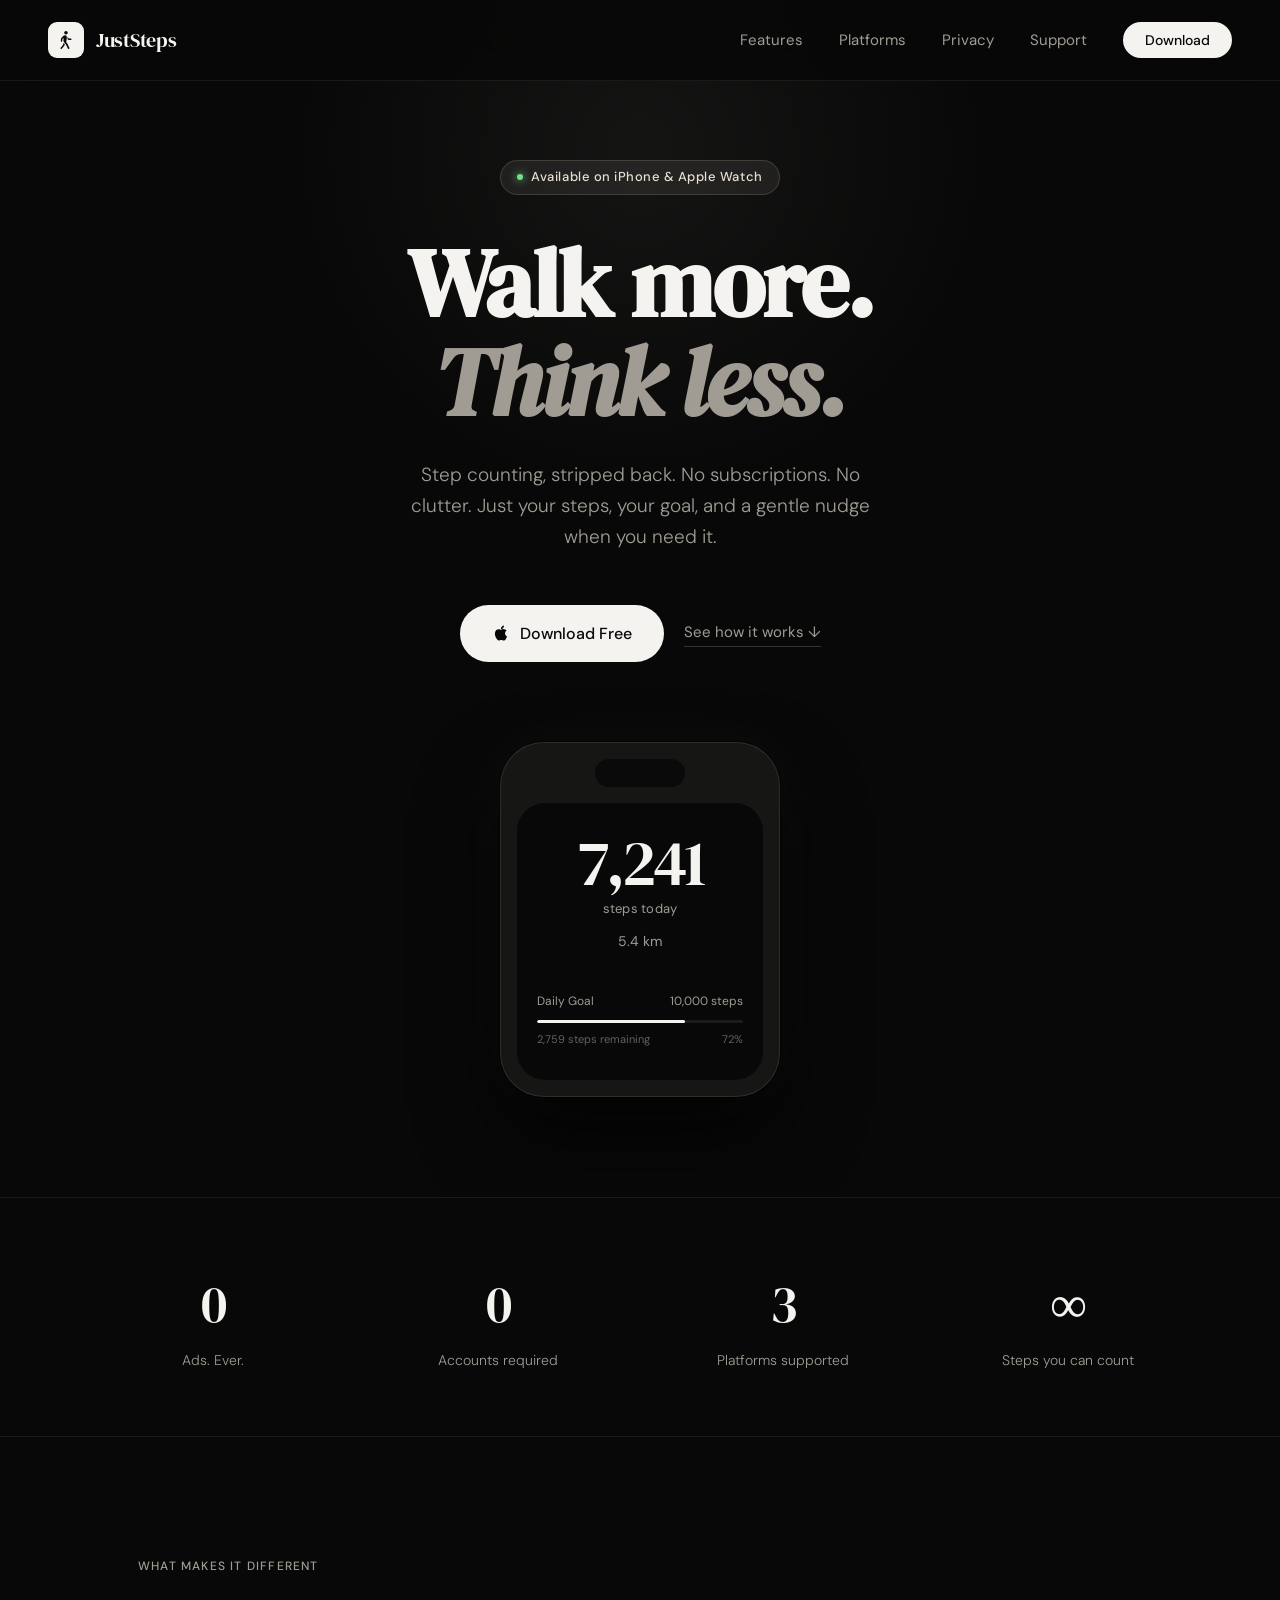
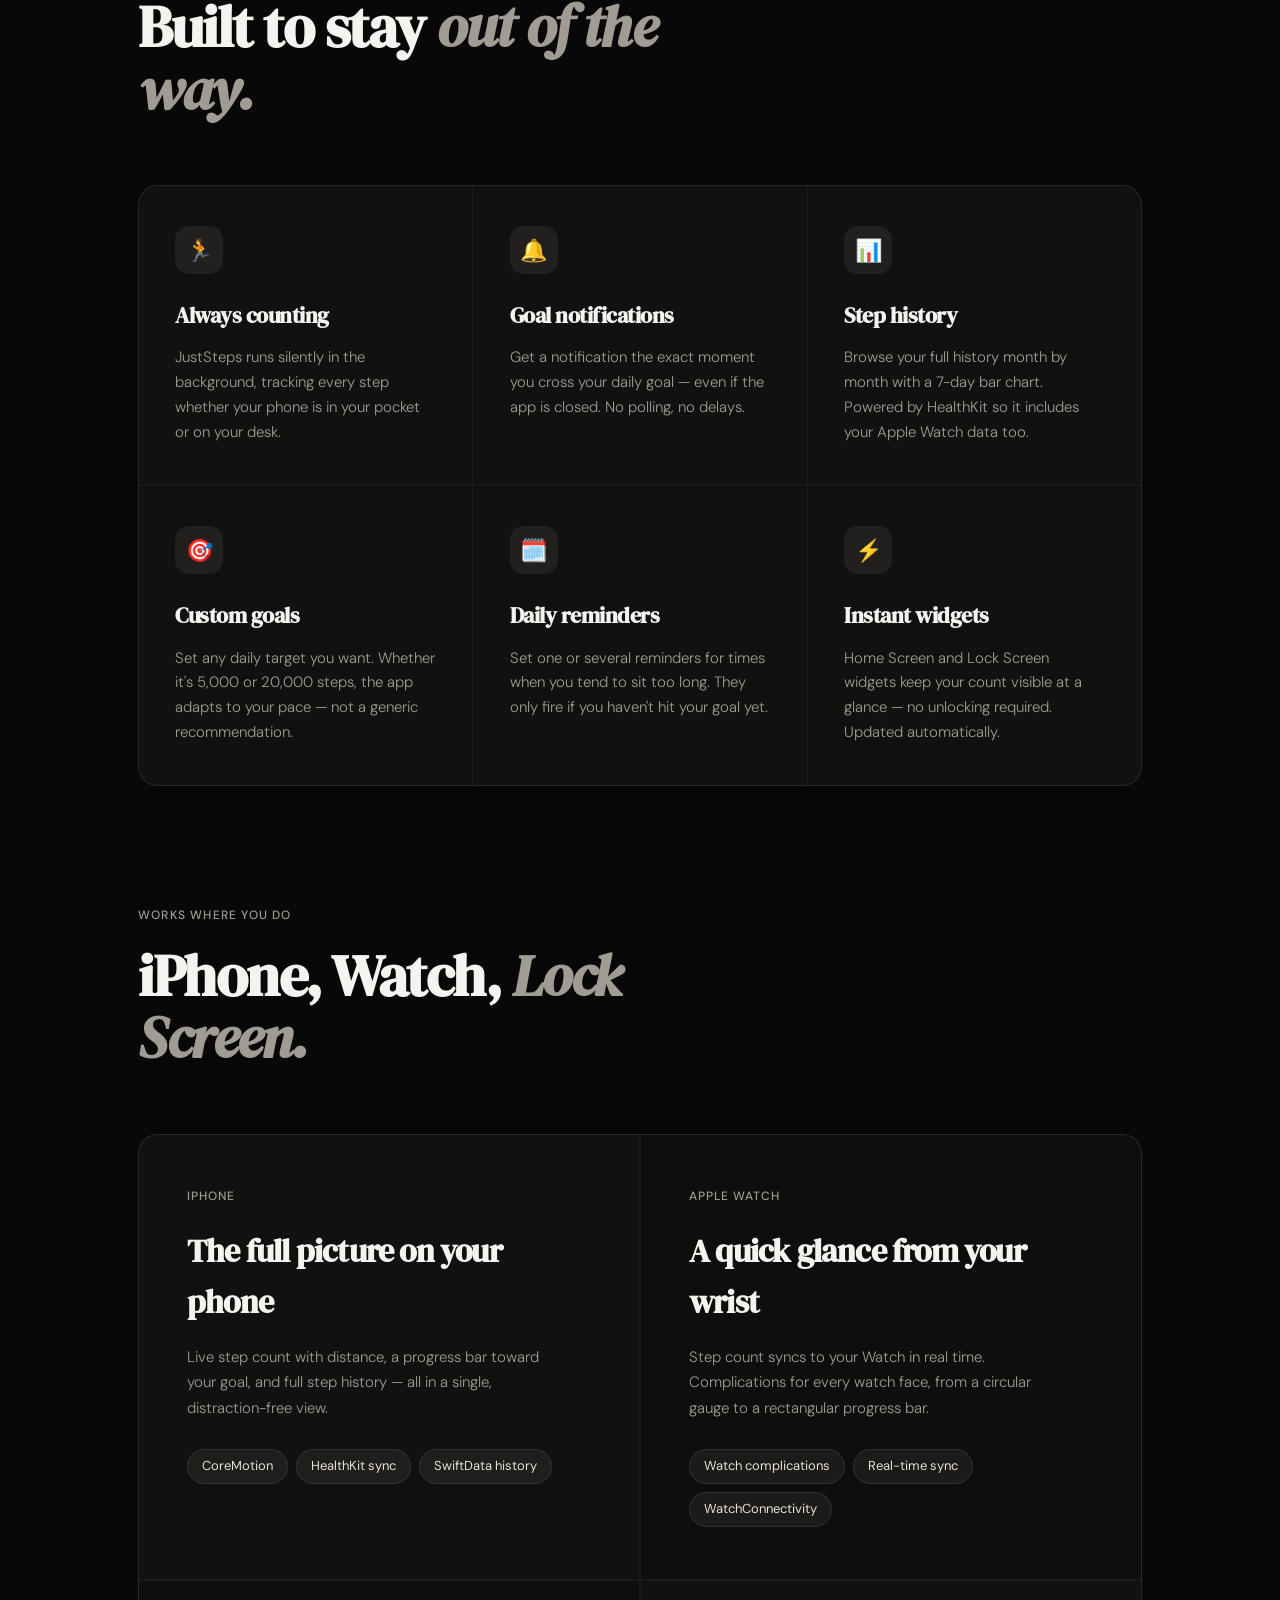
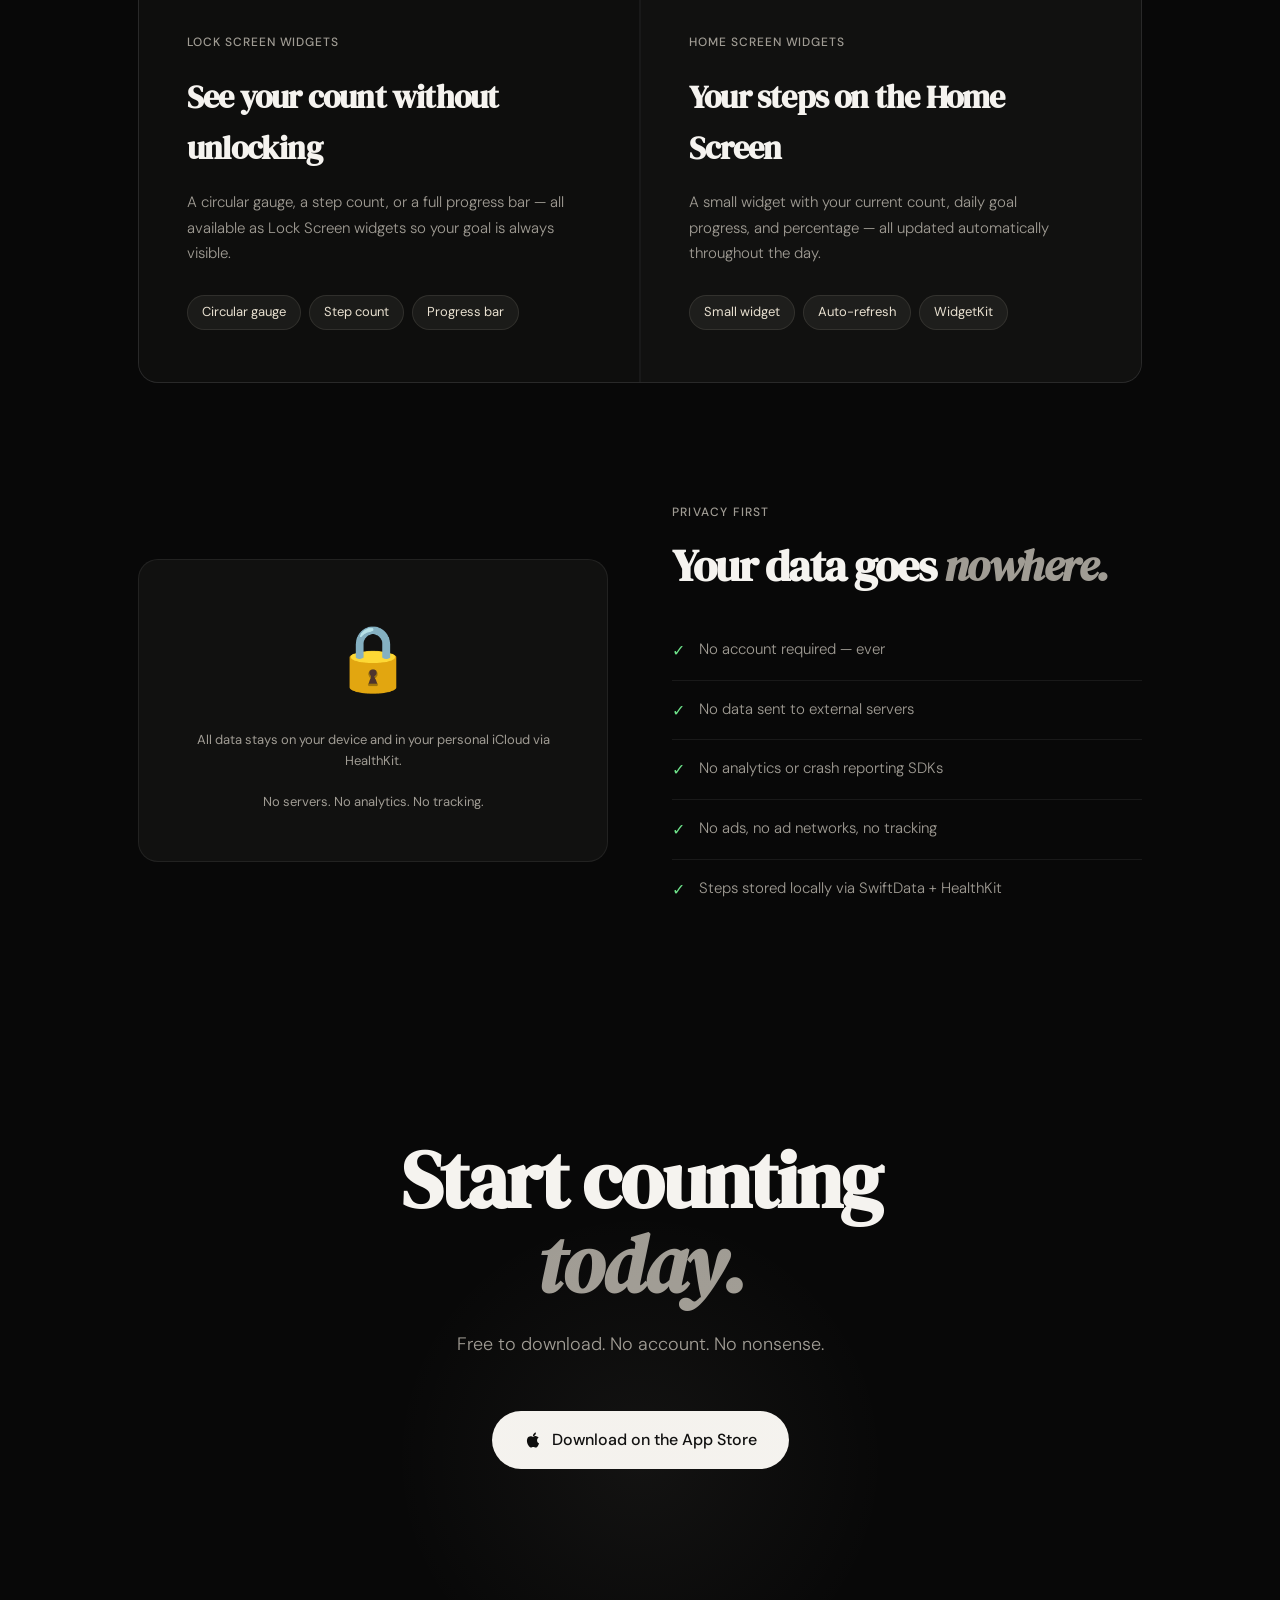
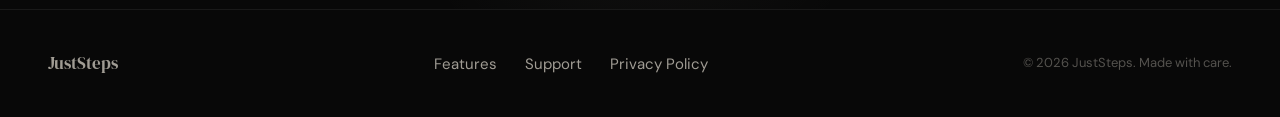
==== index.html @ 7aca6c46 "Add JustSteps website files Add initial GitHub Pages site for JustSteps: index.html (marketing/landi" ====
<!DOCTYPE html>
<html lang="en">
<head>
  <meta charset="UTF-8" />
  <meta name="viewport" content="width=device-width, initial-scale=1.0" />
  <title>JustSteps — Step Counter for iPhone & Apple Watch</title>
  <meta name="description" content="Step counting, stripped back. No subscriptions. No clutter. Just your steps, your goal, and a gentle nudge when you need it." />
  <link rel="preconnect" href="https://fonts.googleapis.com">
  <link rel="preconnect" href="https://fonts.gstatic.com" crossorigin>
  <link href="https://fonts.googleapis.com/css2?family=DM+Serif+Display:ital@0;1&family=DM+Sans:ital,opsz,wght@0,9..40,300;0,9..40,400;0,9..40,500;1,9..40,300&display=swap" rel="stylesheet">
  <style>
    *, *::before, *::after { box-sizing: border-box; margin: 0; padding: 0; }

    :root {
      --black:   #080808;
      --white:   #f5f3ef;
      --dim:     #a09c94;
      --accent:  #e8e0d0;
      --card:    #111110;
      --border:  rgba(255,255,255,0.07);
      --radius:  20px;
    }

    html { scroll-behavior: smooth; }

    body {
      background: var(--black);
      color: var(--white);
      font-family: 'DM Sans', sans-serif;
      font-size: 17px;
      line-height: 1.6;
      -webkit-font-smoothing: antialiased;
      overflow-x: hidden;
    }

    /* ── NAV ── */
    nav {
      position: fixed; top: 0; left: 0; right: 0; z-index: 100;
      display: flex; align-items: center; justify-content: space-between;
      padding: 22px 48px;
      background: rgba(8,8,8,0.85);
      backdrop-filter: blur(20px);
      border-bottom: 1px solid var(--border);
    }
    .nav-logo {
      display: flex; align-items: center; gap: 12px;
      font-family: 'DM Serif Display', serif;
      font-size: 20px; letter-spacing: -0.3px;
      text-decoration: none; color: var(--white);
    }
    .nav-icon {
      width: 36px; height: 36px;
      background: var(--white);
      border-radius: 9px;
      display: flex; align-items: center; justify-content: center;
      flex-shrink: 0;
    }
    .nav-icon svg { width: 18px; height: 18px; }
    nav ul { list-style: none; display: flex; gap: 36px; }
    nav ul a {
      text-decoration: none; color: var(--dim);
      font-size: 15px; font-weight: 400;
      transition: color 0.2s;
    }
    nav ul a:hover { color: var(--white); }
    .nav-cta {
      background: var(--white); color: var(--black) !important;
      padding: 9px 22px; border-radius: 100px;
      font-weight: 500 !important; font-size: 14px !important;
      transition: opacity 0.2s !important;
    }
    .nav-cta:hover { opacity: 0.85; color: var(--black) !important; }

    /* ── HERO ── */
    .hero {
      min-height: 100vh;
      display: flex; flex-direction: column;
      align-items: center; justify-content: center;
      text-align: center;
      padding: 160px 24px 100px;
      position: relative;
      overflow: hidden;
    }
    .hero-glow {
      position: absolute; top: -200px; left: 50%; transform: translateX(-50%);
      width: 700px; height: 700px; border-radius: 50%;
      background: radial-gradient(circle, rgba(232,224,208,0.06) 0%, transparent 70%);
      pointer-events: none;
    }
    .hero-kicker {
      display: inline-flex; align-items: center; gap: 8px;
      background: rgba(232,224,208,0.08);
      border: 1px solid rgba(232,224,208,0.15);
      border-radius: 100px;
      padding: 6px 16px;
      font-size: 13px; font-weight: 500; letter-spacing: 0.04em;
      color: var(--accent);
      margin-bottom: 40px;
      animation: fadeUp 0.7s ease both;
    }
    .hero-kicker::before {
      content: '';
      width: 6px; height: 6px; border-radius: 50%;
      background: #6ee38a;
      box-shadow: 0 0 8px #6ee38a;
    }
    h1 {
      font-family: 'DM Serif Display', serif;
      font-size: clamp(52px, 8vw, 96px);
      line-height: 1.02;
      letter-spacing: -2px;
      color: var(--white);
      max-width: 820px;
      animation: fadeUp 0.7s 0.1s ease both;
    }
    h1 em {
      font-style: italic;
      color: var(--dim);
    }
    .hero-sub {
      margin-top: 28px;
      font-size: 19px; font-weight: 300;
      color: var(--dim);
      max-width: 480px;
      line-height: 1.65;
      animation: fadeUp 0.7s 0.2s ease both;
    }
    .hero-actions {
      margin-top: 52px;
      display: flex; align-items: center; gap: 20px; flex-wrap: wrap; justify-content: center;
      animation: fadeUp 0.7s 0.3s ease both;
    }
    .btn-primary {
      display: inline-flex; align-items: center; gap: 10px;
      background: var(--white); color: var(--black);
      padding: 16px 32px; border-radius: 100px;
      font-weight: 500; font-size: 16px; text-decoration: none;
      transition: transform 0.2s, opacity 0.2s;
    }
    .btn-primary:hover { transform: translateY(-2px); opacity: 0.9; }
    .btn-secondary {
      color: var(--dim); font-size: 15px; text-decoration: none;
      border-bottom: 1px solid rgba(160,156,148,0.3);
      padding-bottom: 2px;
      transition: color 0.2s, border-color 0.2s;
    }
    .btn-secondary:hover { color: var(--white); border-color: var(--white); }

    .app-store-badge {
      height: 20px; vertical-align: middle;
    }

    /* ── PHONE MOCKUP ── */
    .hero-phone {
      margin-top: 80px;
      position: relative;
      animation: fadeUp 0.9s 0.4s ease both;
    }
    .phone-frame {
      width: 280px;
      background: #161614;
      border: 1.5px solid rgba(255,255,255,0.1);
      border-radius: 44px;
      padding: 16px;
      box-shadow:
        0 0 0 1px rgba(0,0,0,0.6),
        0 40px 80px rgba(0,0,0,0.7),
        0 0 60px rgba(232,224,208,0.04);
      position: relative;
    }
    .phone-notch {
      width: 90px; height: 28px;
      background: #0a0a0a;
      border-radius: 20px;
      margin: 0 auto 16px;
    }
    .phone-screen {
      background: #080808;
      border-radius: 28px;
      padding: 28px 20px 32px;
      text-align: center;
    }
    .phone-steps {
      font-family: 'DM Serif Display', serif;
      font-size: 64px;
      letter-spacing: -3px;
      color: var(--white);
      line-height: 1;
    }
    .phone-label {
      font-size: 13px; color: var(--dim);
      margin-top: 4px;
      letter-spacing: 0.02em;
    }
    .phone-distance {
      font-size: 14px; color: var(--dim);
      margin-top: 10px;
      font-feature-settings: 'tnum';
    }
    .phone-progress-wrap {
      margin-top: 40px;
    }
    .phone-progress-label {
      display: flex; justify-content: space-between;
      font-size: 12px; color: var(--dim); margin-bottom: 8px;
    }
    .phone-bar {
      height: 3px; background: rgba(255,255,255,0.08); border-radius: 2px;
      overflow: hidden;
    }
    .phone-bar-fill {
      height: 100%; width: 72%;
      background: var(--white); border-radius: 2px;
      animation: barGrow 1.2s 1s ease both;
    }
    .phone-remaining {
      display: flex; justify-content: space-between;
      margin-top: 8px; font-size: 11px; color: rgba(160,156,148,0.6);
    }

    @keyframes barGrow {
      from { width: 0; }
      to   { width: 72%; }
    }

    /* ── FEATURES ── */
    .section {
      max-width: 1100px; margin: 0 auto;
      padding: 120px 48px;
    }
    .section-label {
      font-size: 12px; font-weight: 500; letter-spacing: 0.1em;
      text-transform: uppercase; color: var(--dim);
      margin-bottom: 20px;
    }
    .section-title {
      font-family: 'DM Serif Display', serif;
      font-size: clamp(36px, 5vw, 58px);
      line-height: 1.08; letter-spacing: -1.5px;
      max-width: 560px;
    }
    .section-title em { font-style: italic; color: var(--dim); }

    .features-grid {
      display: grid;
      grid-template-columns: repeat(3, 1fr);
      gap: 2px;
      margin-top: 64px;
      background: var(--border);
      border: 1px solid var(--border);
      border-radius: var(--radius);
      overflow: hidden;
    }
    .feature-card {
      background: var(--card);
      padding: 40px 36px;
      transition: background 0.3s;
    }
    .feature-card:hover { background: #161614; }
    .feature-icon {
      width: 48px; height: 48px;
      background: rgba(232,224,208,0.07);
      border-radius: 14px;
      display: flex; align-items: center; justify-content: center;
      margin-bottom: 24px;
      font-size: 22px;
    }
    .feature-card h3 {
      font-family: 'DM Serif Display', serif;
      font-size: 22px; letter-spacing: -0.5px;
      margin-bottom: 12px;
    }
    .feature-card p {
      font-size: 15px; color: var(--dim);
      line-height: 1.65; font-weight: 300;
    }

    /* ── STATS STRIP ── */
    .stats-strip {
      border-top: 1px solid var(--border);
      border-bottom: 1px solid var(--border);
      padding: 64px 48px;
    }
    .stats-inner {
      max-width: 1100px; margin: 0 auto;
      display: grid; grid-template-columns: repeat(4, 1fr);
      text-align: center; gap: 40px;
    }
    .stat-number {
      font-family: 'DM Serif Display', serif;
      font-size: 52px; letter-spacing: -2px;
      color: var(--white);
    }
    .stat-label {
      font-size: 14px; color: var(--dim);
      margin-top: 4px; font-weight: 300;
    }

    /* ── PLATFORM SECTION ── */
    .platform-grid {
      display: grid; grid-template-columns: 1fr 1fr;
      gap: 2px; margin-top: 64px;
      background: var(--border);
      border: 1px solid var(--border);
      border-radius: var(--radius); overflow: hidden;
    }
    .platform-card {
      background: var(--card);
      padding: 52px 48px;
    }
    .platform-card.dark { background: #0e0e0d; }
    .platform-eyebrow {
      font-size: 12px; font-weight: 500;
      letter-spacing: 0.08em; text-transform: uppercase;
      color: var(--dim); margin-bottom: 20px;
    }
    .platform-card h3 {
      font-family: 'DM Serif Display', serif;
      font-size: 32px; letter-spacing: -0.8px;
      margin-bottom: 16px;
    }
    .platform-card p {
      font-size: 15px; color: var(--dim);
      line-height: 1.7; font-weight: 300;
      max-width: 380px;
    }
    .platform-pill-list {
      display: flex; flex-wrap: wrap; gap: 8px;
      margin-top: 28px;
    }
    .platform-pill {
      background: rgba(232,224,208,0.06);
      border: 1px solid rgba(232,224,208,0.1);
      border-radius: 100px; padding: 6px 14px;
      font-size: 13px; color: var(--accent);
    }

    /* ── PRIVACY SECTION ── */
    .privacy-section {
      max-width: 1100px; margin: 0 auto;
      padding: 0 48px 120px;
      display: grid; grid-template-columns: 1fr 1fr; gap: 64px;
      align-items: center;
    }
    .privacy-visual {
      background: var(--card);
      border: 1px solid var(--border);
      border-radius: var(--radius);
      padding: 48px;
      text-align: center;
    }
    .lock-icon { font-size: 64px; }
    .privacy-visual p {
      font-size: 13px; color: var(--dim);
      margin-top: 20px; line-height: 1.6;
    }
    .privacy-content .section-label { text-align: left; }
    .privacy-content .section-title { font-size: clamp(28px, 4vw, 44px); }
    .privacy-list {
      list-style: none; margin-top: 32px;
    }
    .privacy-list li {
      display: flex; align-items: flex-start; gap: 14px;
      padding: 16px 0; border-bottom: 1px solid var(--border);
      font-size: 15px; color: var(--dim); font-weight: 300;
    }
    .privacy-list li:last-child { border-bottom: none; }
    .check { color: #6ee38a; font-size: 16px; margin-top: 1px; flex-shrink: 0; }

    /* ── CTA ── */
    .cta-section {
      text-align: center;
      padding: 100px 48px 140px;
      position: relative; overflow: hidden;
    }
    .cta-glow {
      position: absolute; bottom: -100px; left: 50%; transform: translateX(-50%);
      width: 500px; height: 500px; border-radius: 50%;
      background: radial-gradient(circle, rgba(232,224,208,0.05) 0%, transparent 70%);
      pointer-events: none;
    }
    .cta-section h2 {
      font-family: 'DM Serif Display', serif;
      font-size: clamp(40px, 7vw, 80px);
      letter-spacing: -2px; line-height: 1.05;
      max-width: 700px; margin: 0 auto;
    }
    .cta-section h2 em { font-style: italic; color: var(--dim); }
    .cta-section p {
      margin-top: 24px; font-size: 18px; color: var(--dim);
      font-weight: 300; max-width: 400px; margin: 24px auto 0;
    }
    .cta-actions {
      margin-top: 52px; display: flex;
      justify-content: center; gap: 16px; flex-wrap: wrap;
    }

    /* ── FOOTER ── */
    footer {
      border-top: 1px solid var(--border);
      padding: 40px 48px;
      display: flex; justify-content: space-between; align-items: center;
      flex-wrap: wrap; gap: 20px;
    }
    .footer-logo {
      font-family: 'DM Serif Display', serif;
      font-size: 17px; color: var(--dim);
    }
    footer nav { position: static; background: none; border: none; padding: 0; backdrop-filter: none; }
    footer nav ul { gap: 28px; }
    .footer-copy { font-size: 13px; color: rgba(160,156,148,0.5); }

    /* ── ANIMATIONS ── */
    @keyframes fadeUp {
      from { opacity: 0; transform: translateY(24px); }
      to   { opacity: 1; transform: translateY(0); }
    }

    .reveal {
      opacity: 0; transform: translateY(30px);
      transition: opacity 0.7s ease, transform 0.7s ease;
    }
    .reveal.visible { opacity: 1; transform: translateY(0); }

    /* ── RESPONSIVE ── */
    @media (max-width: 900px) {
      nav { padding: 18px 24px; }
      nav ul { display: none; }
      .section { padding: 80px 24px; }
      .features-grid { grid-template-columns: 1fr; }
      .stats-inner { grid-template-columns: repeat(2, 1fr); }
      .platform-grid { grid-template-columns: 1fr; }
      .privacy-section { grid-template-columns: 1fr; padding: 0 24px 80px; }
      .cta-section { padding: 80px 24px 100px; }
      footer { padding: 32px 24px; flex-direction: column; text-align: center; }
    }
  </style>
</head>
<body>

  <!-- NAV -->
  <nav>
    <a href="/" class="nav-logo">
      <span class="nav-icon">
        <svg viewBox="0 0 877 1418" fill="none" xmlns="http://www.w3.org/2000/svg">
          <path d="M108.315 1394.53L303.628 1161.62C323.159 1139.16 325.601 1133.79 332.925 1109.86L350.015 1058.59L246.011 928.711L212.808 1082.03L19.4487 1311.04C-42.0747 1383.3 57.5347 1454.59 108.315 1394.53ZM585.855 1375.49C625.405 1456.05 744.546 1406.74 701.089 1319.34L568.276 1049.8C558.511 1029.79 544.351 1008.3 531.655 990.723L447.183 870.605L453.042 852.539C475.991 785.645 484.292 744.629 488.687 678.223L502.358 490.234C508.706 399.902 455.483 333.008 364.663 333.008C296.792 333.008 250.405 368.164 186.929 429.688L87.8081 527.832C55.5816 559.57 44.3511 585.449 41.4214 627.441L29.7027 781.738C26.773 819.824 47.7691 847.168 83.4136 848.145C119.546 850.586 141.03 829.59 144.448 788.574L159.097 619.629L206.948 576.66C224.526 560.547 248.94 570.801 246.987 589.355L236.245 732.422C230.386 804.199 247.476 838.379 297.28 900.391L429.116 1065.43C442.3 1082.52 443.765 1088.87 449.136 1099.61L585.855 1375.49ZM811.44 587.891H661.05L560.464 476.562L550.698 632.812L593.667 675.781C615.151 697.266 632.73 703.613 671.305 703.613H811.44C850.503 703.613 876.383 681.152 876.383 645.508C876.383 610.352 850.015 587.891 811.44 587.891ZM436.929 273.926C513.101 273.926 574.136 212.891 574.136 136.719C574.136 61.0352 513.101 0 436.929 0C361.245 0 299.722 61.0352 299.722 136.719C299.722 212.891 361.245 273.926 436.929 273.926Z" fill="#080808"/>
        </svg>
      </span>
      JustSteps
    </a>
    <ul>
      <li><a href="#features">Features</a></li>
      <li><a href="#platforms">Platforms</a></li>
      <li><a href="#privacy">Privacy</a></li>
      <li><a href="support.html">Support</a></li>
      <li><a href="#download" class="nav-cta">Download</a></li>
    </ul>
  </nav>

  <!-- HERO -->
  <section class="hero">
    <div class="hero-glow"></div>
    <div class="hero-kicker">Available on iPhone &amp; Apple Watch</div>
    <h1>Walk more.<br><em>Think less.</em></h1>
    <p class="hero-sub">Step counting, stripped back. No subscriptions. No clutter. Just your steps, your goal, and a gentle nudge when you need it.</p>
    <div class="hero-actions">
      <a href="#download" class="btn-primary">
        <svg width="18" height="18" viewBox="0 0 24 24" fill="currentColor"><path d="M18.71 19.5c-.83 1.24-1.71 2.45-3.05 2.47-1.34.03-1.77-.79-3.29-.79-1.53 0-2 .77-3.27.82-1.31.05-2.3-1.32-3.14-2.53C4.25 17 2.94 12.45 4.7 9.39c.87-1.52 2.43-2.48 4.12-2.51 1.28-.02 2.5.87 3.29.87.78 0 2.26-1.07 3.8-.91.65.03 2.47.26 3.64 1.98-.09.06-2.17 1.28-2.15 3.81.03 3.02 2.65 4.03 2.68 4.04-.03.07-.42 1.44-1.38 2.83M13 3.5c.73-.83 1.94-1.46 2.94-1.5.13 1.17-.34 2.35-1.04 3.19-.69.85-1.83 1.51-2.95 1.42-.15-1.15.41-2.35 1.05-3.11z"/></svg>
        Download Free
      </a>
      <a href="#features" class="btn-secondary">See how it works ↓</a>
    </div>

    <div class="hero-phone">
      <div class="phone-frame">
        <div class="phone-notch"></div>
        <div class="phone-screen">
          <div class="phone-steps">7,241</div>
          <div class="phone-label">steps today</div>
          <div class="phone-distance">5.4 km</div>
          <div class="phone-progress-wrap">
            <div class="phone-progress-label">
              <span>Daily Goal</span>
              <span>10,000 steps</span>
            </div>
            <div class="phone-bar">
              <div class="phone-bar-fill"></div>
            </div>
            <div class="phone-remaining">
              <span>2,759 steps remaining</span>
              <span>72%</span>
            </div>
          </div>
        </div>
      </div>
    </div>
  </section>

  <!-- STATS -->
  <div class="stats-strip reveal">
    <div class="stats-inner">
      <div>
        <div class="stat-number">0</div>
        <div class="stat-label">Ads. Ever.</div>
      </div>
      <div>
        <div class="stat-number">0</div>
        <div class="stat-label">Accounts required</div>
      </div>
      <div>
        <div class="stat-number">3</div>
        <div class="stat-label">Platforms supported</div>
      </div>
      <div>
        <div class="stat-number">∞</div>
        <div class="stat-label">Steps you can count</div>
      </div>
    </div>
  </div>

  <!-- FEATURES -->
  <section class="section" id="features">
    <div class="section-label reveal">What makes it different</div>
    <h2 class="section-title reveal">Built to stay <em>out of the way.</em></h2>
    <div class="features-grid reveal">
      <div class="feature-card">
        <div class="feature-icon">🏃</div>
        <h3>Always counting</h3>
        <p>JustSteps runs silently in the background, tracking every step whether your phone is in your pocket or on your desk.</p>
      </div>
      <div class="feature-card">
        <div class="feature-icon">🔔</div>
        <h3>Goal notifications</h3>
        <p>Get a notification the exact moment you cross your daily goal — even if the app is closed. No polling, no delays.</p>
      </div>
      <div class="feature-card">
        <div class="feature-icon">📊</div>
        <h3>Step history</h3>
        <p>Browse your full history month by month with a 7-day bar chart. Powered by HealthKit so it includes your Apple Watch data too.</p>
      </div>
      <div class="feature-card">
        <div class="feature-icon">🎯</div>
        <h3>Custom goals</h3>
        <p>Set any daily target you want. Whether it's 5,000 or 20,000 steps, the app adapts to your pace — not a generic recommendation.</p>
      </div>
      <div class="feature-card">
        <div class="feature-icon">🗓️</div>
        <h3>Daily reminders</h3>
        <p>Set one or several reminders for times when you tend to sit too long. They only fire if you haven't hit your goal yet.</p>
      </div>
      <div class="feature-card">
        <div class="feature-icon">⚡</div>
        <h3>Instant widgets</h3>
        <p>Home Screen and Lock Screen widgets keep your count visible at a glance — no unlocking required. Updated automatically.</p>
      </div>
    </div>
  </section>

  <!-- PLATFORMS -->
  <section class="section" id="platforms" style="padding-top: 0;">
    <div class="section-label reveal">Works where you do</div>
    <h2 class="section-title reveal">iPhone, Watch, <em>Lock Screen.</em></h2>
    <div class="platform-grid reveal">
      <div class="platform-card">
        <div class="platform-eyebrow">iPhone</div>
        <h3>The full picture on your phone</h3>
        <p>Live step count with distance, a progress bar toward your goal, and full step history — all in a single, distraction-free view.</p>
        <div class="platform-pill-list">
          <span class="platform-pill">CoreMotion</span>
          <span class="platform-pill">HealthKit sync</span>
          <span class="platform-pill">SwiftData history</span>
        </div>
      </div>
      <div class="platform-card dark">
        <div class="platform-eyebrow">Apple Watch</div>
        <h3>A quick glance from your wrist</h3>
        <p>Step count syncs to your Watch in real time. Complications for every watch face, from a circular gauge to a rectangular progress bar.</p>
        <div class="platform-pill-list">
          <span class="platform-pill">Watch complications</span>
          <span class="platform-pill">Real-time sync</span>
          <span class="platform-pill">WatchConnectivity</span>
        </div>
      </div>
      <div class="platform-card dark">
        <div class="platform-eyebrow">Lock Screen Widgets</div>
        <h3>See your count without unlocking</h3>
        <p>A circular gauge, a step count, or a full progress bar — all available as Lock Screen widgets so your goal is always visible.</p>
        <div class="platform-pill-list">
          <span class="platform-pill">Circular gauge</span>
          <span class="platform-pill">Step count</span>
          <span class="platform-pill">Progress bar</span>
        </div>
      </div>
      <div class="platform-card">
        <div class="platform-eyebrow">Home Screen Widgets</div>
        <h3>Your steps on the Home Screen</h3>
        <p>A small widget with your current count, daily goal progress, and percentage — all updated automatically throughout the day.</p>
        <div class="platform-pill-list">
          <span class="platform-pill">Small widget</span>
          <span class="platform-pill">Auto-refresh</span>
          <span class="platform-pill">WidgetKit</span>
        </div>
      </div>
    </div>
  </section>

  <!-- PRIVACY -->
  <div class="privacy-section" id="privacy">
    <div class="privacy-visual reveal">
      <div class="lock-icon">🔒</div>
      <p>All data stays on your device and in your personal iCloud via HealthKit.<br><br>No servers. No analytics. No tracking.</p>
    </div>
    <div class="privacy-content reveal">
      <div class="section-label">Privacy first</div>
      <h2 class="section-title">Your data goes <em>nowhere.</em></h2>
      <ul class="privacy-list">
        <li><span class="check">✓</span> No account required — ever</li>
        <li><span class="check">✓</span> No data sent to external servers</li>
        <li><span class="check">✓</span> No analytics or crash reporting SDKs</li>
        <li><span class="check">✓</span> No ads, no ad networks, no tracking</li>
        <li><span class="check">✓</span> Steps stored locally via SwiftData + HealthKit</li>
      </ul>
    </div>
  </div>

  <!-- CTA -->
  <section class="cta-section" id="download">
    <div class="cta-glow"></div>
    <h2>Start counting <em>today.</em></h2>
    <p>Free to download. No account. No nonsense.</p>
    <div class="cta-actions">
      <a href="https://apps.apple.com/app/juststeps" class="btn-primary">
        <svg width="18" height="18" viewBox="0 0 24 24" fill="currentColor"><path d="M18.71 19.5c-.83 1.24-1.71 2.45-3.05 2.47-1.34.03-1.77-.79-3.29-.79-1.53 0-2 .77-3.27.82-1.31.05-2.3-1.32-3.14-2.53C4.25 17 2.94 12.45 4.7 9.39c.87-1.52 2.43-2.48 4.12-2.51 1.28-.02 2.5.87 3.29.87.78 0 2.26-1.07 3.8-.91.65.03 2.47.26 3.64 1.98-.09.06-2.17 1.28-2.15 3.81.03 3.02 2.65 4.03 2.68 4.04-.03.07-.42 1.44-1.38 2.83M13 3.5c.73-.83 1.94-1.46 2.94-1.5.13 1.17-.34 2.35-1.04 3.19-.69.85-1.83 1.51-2.95 1.42-.15-1.15.41-2.35 1.05-3.11z"/></svg>
        Download on the App Store
      </a>
    </div>
  </section>

  <!-- FOOTER -->
  <footer>
    <span class="footer-logo">JustSteps</span>
    <nav>
      <ul>
        <li><a href="#features">Features</a></li>
        <li><a href="support.html">Support</a></li>
        <li><a href="support.html#privacy">Privacy Policy</a></li>
      </ul>
    </nav>
    <span class="footer-copy">© 2026 JustSteps. Made with care.</span>
  </footer>

  <script>
    // Scroll reveal
    const observer = new IntersectionObserver((entries) => {
      entries.forEach(e => {
        if (e.isIntersecting) { e.target.classList.add('visible'); }
      });
    }, { threshold: 0.12 });
    document.querySelectorAll('.reveal').forEach(el => observer.observe(el));
  </script>
</body>
</html>
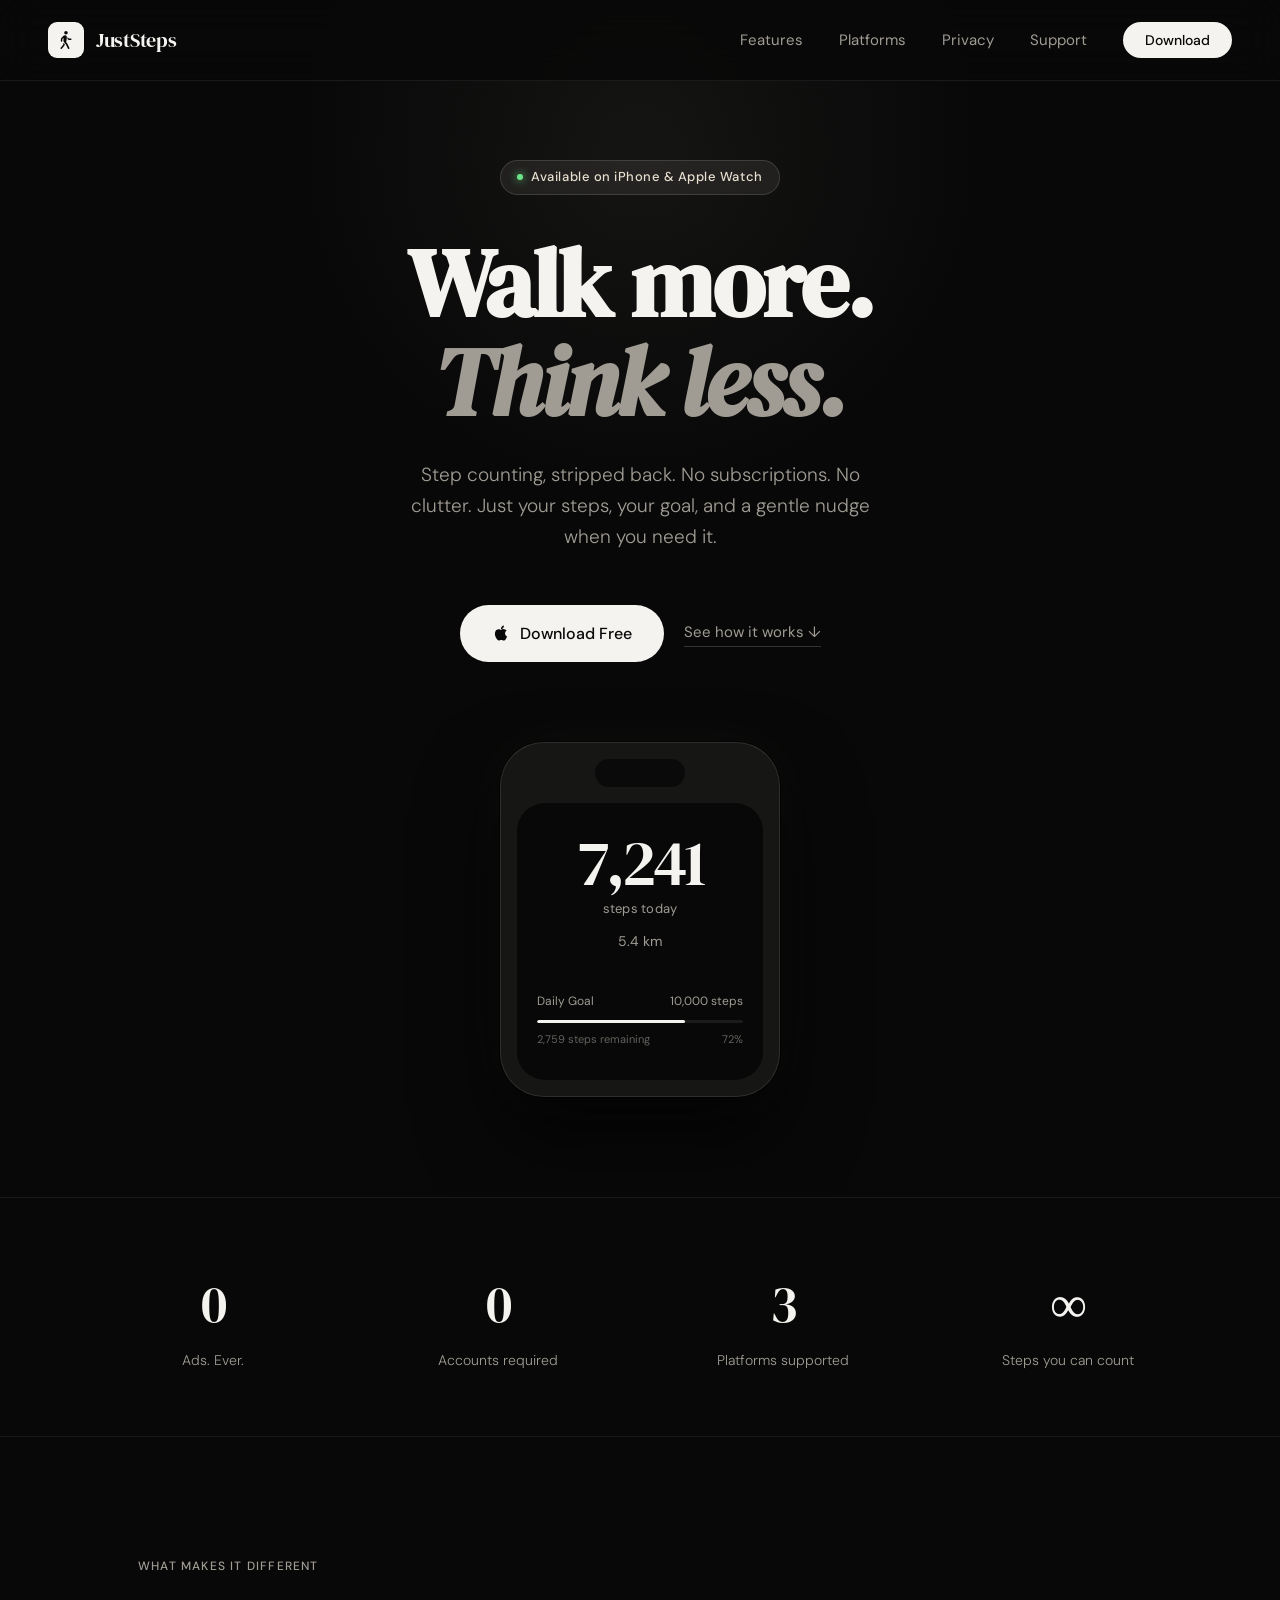
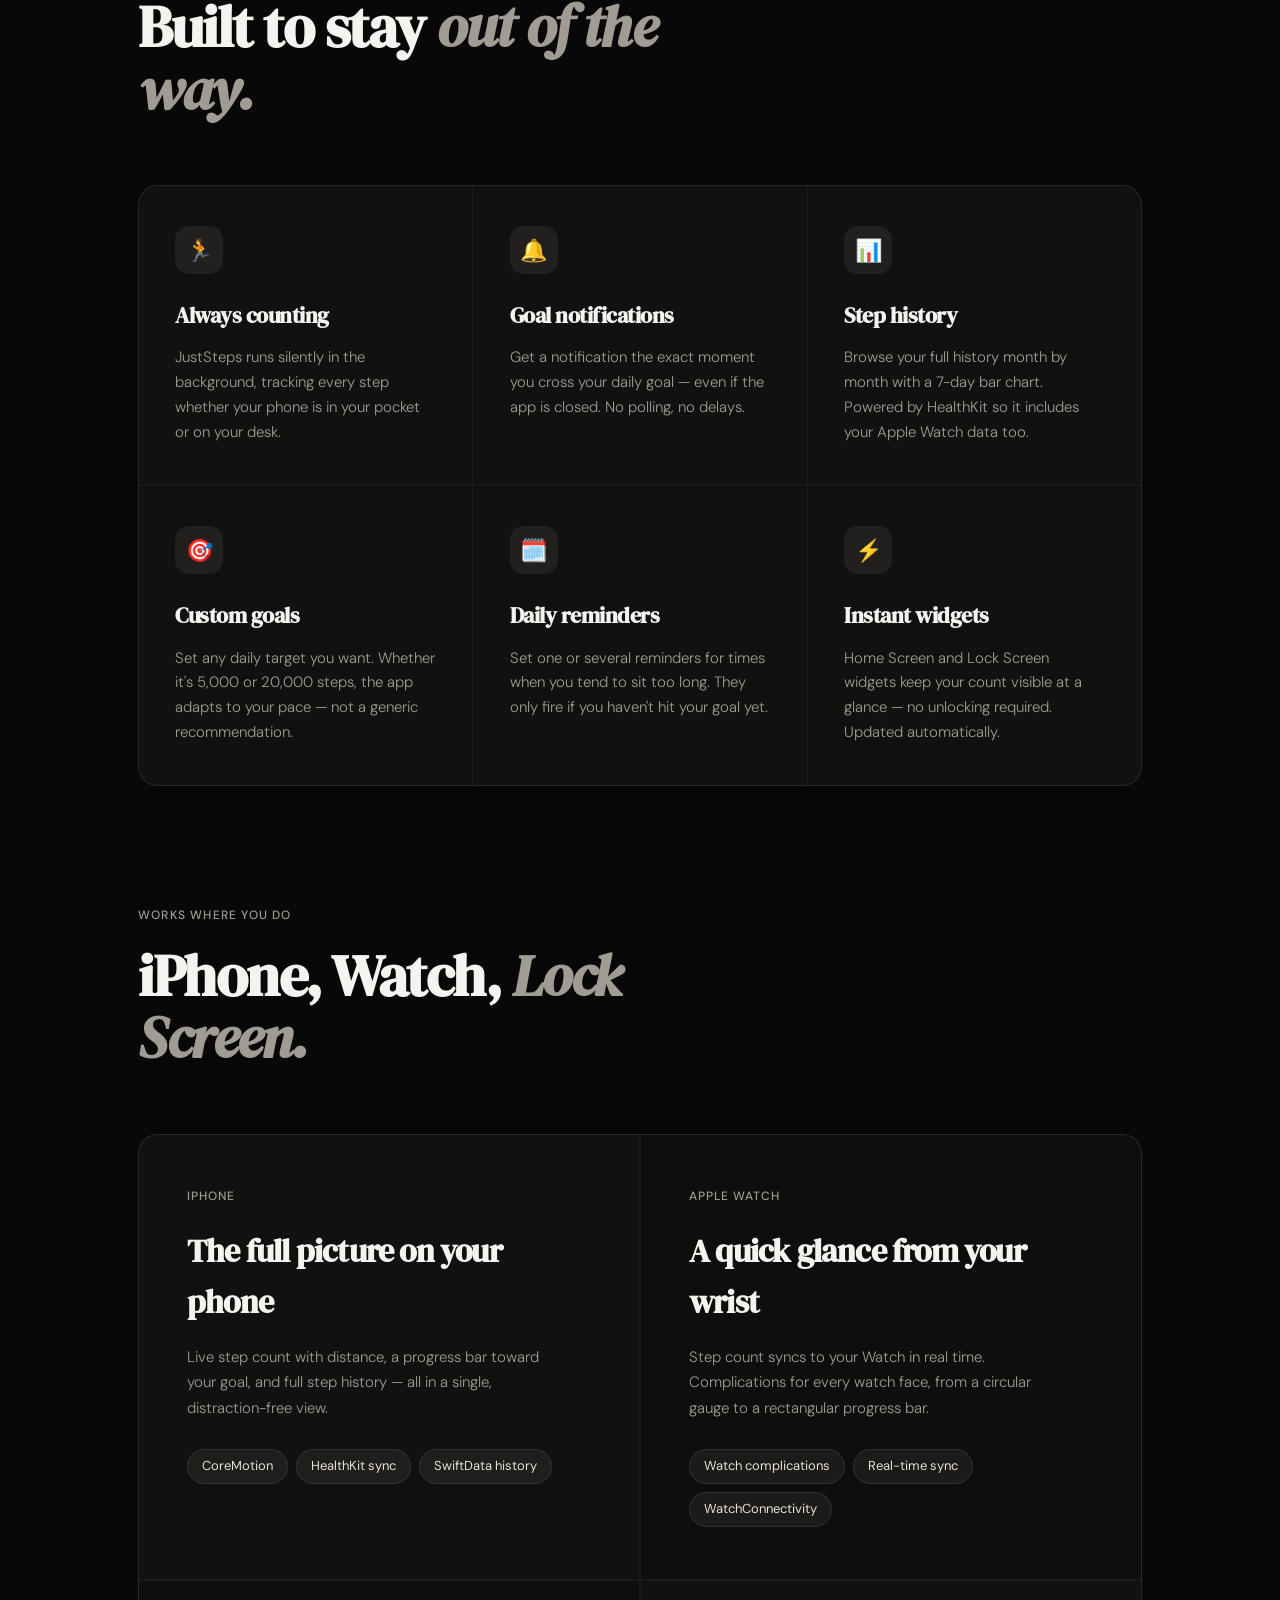
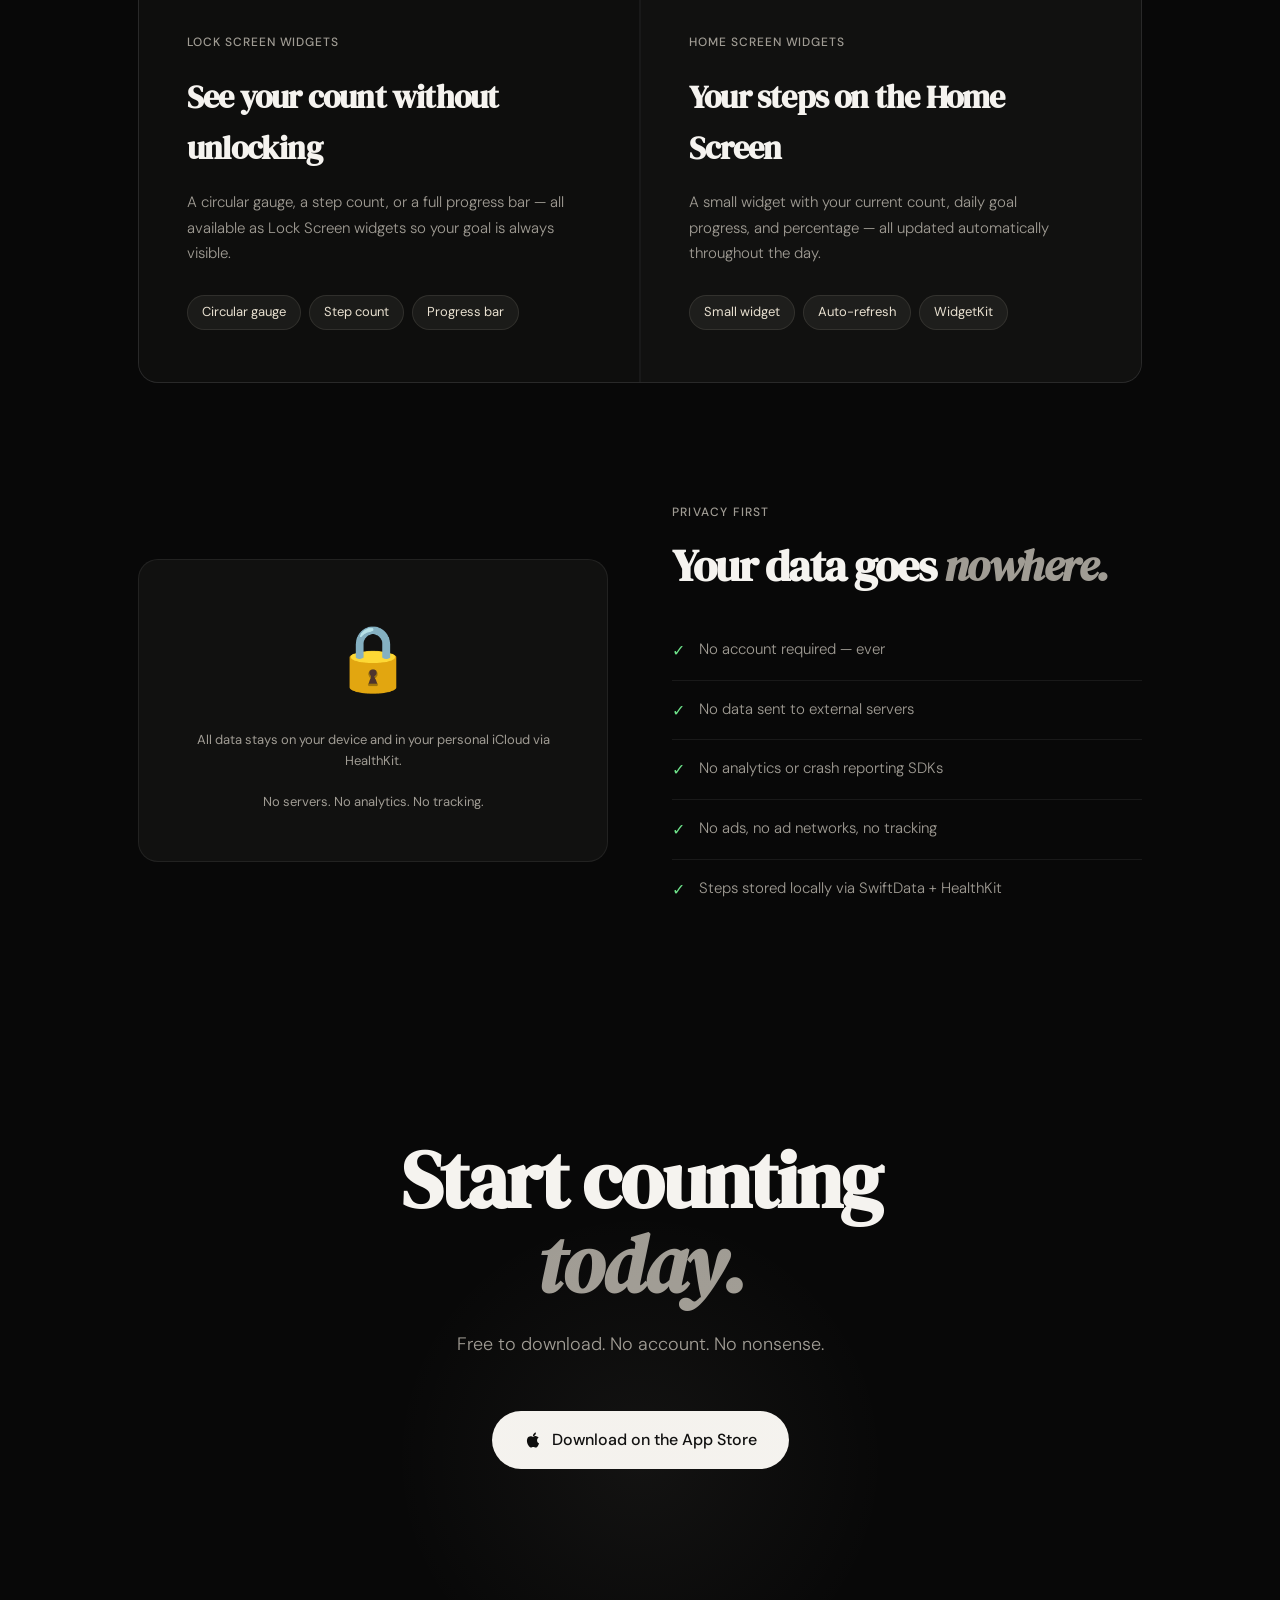
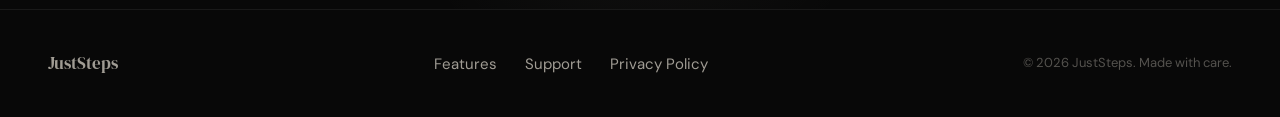
==== commit 98ef08b1: "Extract styles/scripts to assets and update pages Move inline CSS out of index.html into standalone " ====
--- a/index.html
+++ b/index.html
@@ -1,441 +1,16 @@
 <!DOCTYPE html>
 <html lang="en">
+
 <head>
   <meta charset="UTF-8" />
   <meta name="viewport" content="width=device-width, initial-scale=1.0" />
   <title>JustSteps — Step Counter for iPhone & Apple Watch</title>
-  <meta name="description" content="Step counting, stripped back. No subscriptions. No clutter. Just your steps, your goal, and a gentle nudge when you need it." />
-  <link rel="preconnect" href="https://fonts.googleapis.com">
-  <link rel="preconnect" href="https://fonts.gstatic.com" crossorigin>
-  <link href="https://fonts.googleapis.com/css2?family=DM+Serif+Display:ital@0;1&family=DM+Sans:ital,opsz,wght@0,9..40,300;0,9..40,400;0,9..40,500;1,9..40,300&display=swap" rel="stylesheet">
-  <style>
-    *, *::before, *::after { box-sizing: border-box; margin: 0; padding: 0; }
-
-    :root {
-      --black:   #080808;
-      --white:   #f5f3ef;
-      --dim:     #a09c94;
-      --accent:  #e8e0d0;
-      --card:    #111110;
-      --border:  rgba(255,255,255,0.07);
-      --radius:  20px;
-    }
-
-    html { scroll-behavior: smooth; }
-
-    body {
-      background: var(--black);
-      color: var(--white);
-      font-family: 'DM Sans', sans-serif;
-      font-size: 17px;
-      line-height: 1.6;
-      -webkit-font-smoothing: antialiased;
-      overflow-x: hidden;
-    }
-
-    /* ── NAV ── */
-    nav {
-      position: fixed; top: 0; left: 0; right: 0; z-index: 100;
-      display: flex; align-items: center; justify-content: space-between;
-      padding: 22px 48px;
-      background: rgba(8,8,8,0.85);
-      backdrop-filter: blur(20px);
-      border-bottom: 1px solid var(--border);
-    }
-    .nav-logo {
-      display: flex; align-items: center; gap: 12px;
-      font-family: 'DM Serif Display', serif;
-      font-size: 20px; letter-spacing: -0.3px;
-      text-decoration: none; color: var(--white);
-    }
-    .nav-icon {
-      width: 36px; height: 36px;
-      background: var(--white);
-      border-radius: 9px;
-      display: flex; align-items: center; justify-content: center;
-      flex-shrink: 0;
-    }
-    .nav-icon svg { width: 18px; height: 18px; }
-    nav ul { list-style: none; display: flex; gap: 36px; }
-    nav ul a {
-      text-decoration: none; color: var(--dim);
-      font-size: 15px; font-weight: 400;
-      transition: color 0.2s;
-    }
-    nav ul a:hover { color: var(--white); }
-    .nav-cta {
-      background: var(--white); color: var(--black) !important;
-      padding: 9px 22px; border-radius: 100px;
-      font-weight: 500 !important; font-size: 14px !important;
-      transition: opacity 0.2s !important;
-    }
-    .nav-cta:hover { opacity: 0.85; color: var(--black) !important; }
-
-    /* ── HERO ── */
-    .hero {
-      min-height: 100vh;
-      display: flex; flex-direction: column;
-      align-items: center; justify-content: center;
-      text-align: center;
-      padding: 160px 24px 100px;
-      position: relative;
-      overflow: hidden;
-    }
-    .hero-glow {
-      position: absolute; top: -200px; left: 50%; transform: translateX(-50%);
-      width: 700px; height: 700px; border-radius: 50%;
-      background: radial-gradient(circle, rgba(232,224,208,0.06) 0%, transparent 70%);
-      pointer-events: none;
-    }
-    .hero-kicker {
-      display: inline-flex; align-items: center; gap: 8px;
-      background: rgba(232,224,208,0.08);
-      border: 1px solid rgba(232,224,208,0.15);
-      border-radius: 100px;
-      padding: 6px 16px;
-      font-size: 13px; font-weight: 500; letter-spacing: 0.04em;
-      color: var(--accent);
-      margin-bottom: 40px;
-      animation: fadeUp 0.7s ease both;
-    }
-    .hero-kicker::before {
-      content: '';
-      width: 6px; height: 6px; border-radius: 50%;
-      background: #6ee38a;
-      box-shadow: 0 0 8px #6ee38a;
-    }
-    h1 {
-      font-family: 'DM Serif Display', serif;
-      font-size: clamp(52px, 8vw, 96px);
-      line-height: 1.02;
-      letter-spacing: -2px;
-      color: var(--white);
-      max-width: 820px;
-      animation: fadeUp 0.7s 0.1s ease both;
-    }
-    h1 em {
-      font-style: italic;
-      color: var(--dim);
-    }
-    .hero-sub {
-      margin-top: 28px;
-      font-size: 19px; font-weight: 300;
-      color: var(--dim);
-      max-width: 480px;
-      line-height: 1.65;
-      animation: fadeUp 0.7s 0.2s ease both;
-    }
-    .hero-actions {
-      margin-top: 52px;
-      display: flex; align-items: center; gap: 20px; flex-wrap: wrap; justify-content: center;
-      animation: fadeUp 0.7s 0.3s ease both;
-    }
-    .btn-primary {
-      display: inline-flex; align-items: center; gap: 10px;
-      background: var(--white); color: var(--black);
-      padding: 16px 32px; border-radius: 100px;
-      font-weight: 500; font-size: 16px; text-decoration: none;
-      transition: transform 0.2s, opacity 0.2s;
-    }
-    .btn-primary:hover { transform: translateY(-2px); opacity: 0.9; }
-    .btn-secondary {
-      color: var(--dim); font-size: 15px; text-decoration: none;
-      border-bottom: 1px solid rgba(160,156,148,0.3);
-      padding-bottom: 2px;
-      transition: color 0.2s, border-color 0.2s;
-    }
-    .btn-secondary:hover { color: var(--white); border-color: var(--white); }
-
-    .app-store-badge {
-      height: 20px; vertical-align: middle;
-    }
-
-    /* ── PHONE MOCKUP ── */
-    .hero-phone {
-      margin-top: 80px;
-      position: relative;
-      animation: fadeUp 0.9s 0.4s ease both;
-    }
-    .phone-frame {
-      width: 280px;
-      background: #161614;
-      border: 1.5px solid rgba(255,255,255,0.1);
-      border-radius: 44px;
-      padding: 16px;
-      box-shadow:
-        0 0 0 1px rgba(0,0,0,0.6),
-        0 40px 80px rgba(0,0,0,0.7),
-        0 0 60px rgba(232,224,208,0.04);
-      position: relative;
-    }
-    .phone-notch {
-      width: 90px; height: 28px;
-      background: #0a0a0a;
-      border-radius: 20px;
-      margin: 0 auto 16px;
-    }
-    .phone-screen {
-      background: #080808;
-      border-radius: 28px;
-      padding: 28px 20px 32px;
-      text-align: center;
-    }
-    .phone-steps {
-      font-family: 'DM Serif Display', serif;
-      font-size: 64px;
-      letter-spacing: -3px;
-      color: var(--white);
-      line-height: 1;
-    }
-    .phone-label {
-      font-size: 13px; color: var(--dim);
-      margin-top: 4px;
-      letter-spacing: 0.02em;
-    }
-    .phone-distance {
-      font-size: 14px; color: var(--dim);
-      margin-top: 10px;
-      font-feature-settings: 'tnum';
-    }
-    .phone-progress-wrap {
-      margin-top: 40px;
-    }
-    .phone-progress-label {
-      display: flex; justify-content: space-between;
-      font-size: 12px; color: var(--dim); margin-bottom: 8px;
-    }
-    .phone-bar {
-      height: 3px; background: rgba(255,255,255,0.08); border-radius: 2px;
-      overflow: hidden;
-    }
-    .phone-bar-fill {
-      height: 100%; width: 72%;
-      background: var(--white); border-radius: 2px;
-      animation: barGrow 1.2s 1s ease both;
-    }
-    .phone-remaining {
-      display: flex; justify-content: space-between;
-      margin-top: 8px; font-size: 11px; color: rgba(160,156,148,0.6);
-    }
-
-    @keyframes barGrow {
-      from { width: 0; }
-      to   { width: 72%; }
-    }
-
-    /* ── FEATURES ── */
-    .section {
-      max-width: 1100px; margin: 0 auto;
-      padding: 120px 48px;
-    }
-    .section-label {
-      font-size: 12px; font-weight: 500; letter-spacing: 0.1em;
-      text-transform: uppercase; color: var(--dim);
-      margin-bottom: 20px;
-    }
-    .section-title {
-      font-family: 'DM Serif Display', serif;
-      font-size: clamp(36px, 5vw, 58px);
-      line-height: 1.08; letter-spacing: -1.5px;
-      max-width: 560px;
-    }
-    .section-title em { font-style: italic; color: var(--dim); }
-
-    .features-grid {
-      display: grid;
-      grid-template-columns: repeat(3, 1fr);
-      gap: 2px;
-      margin-top: 64px;
-      background: var(--border);
-      border: 1px solid var(--border);
-      border-radius: var(--radius);
-      overflow: hidden;
-    }
-    .feature-card {
-      background: var(--card);
-      padding: 40px 36px;
-      transition: background 0.3s;
-    }
-    .feature-card:hover { background: #161614; }
-    .feature-icon {
-      width: 48px; height: 48px;
-      background: rgba(232,224,208,0.07);
-      border-radius: 14px;
-      display: flex; align-items: center; justify-content: center;
-      margin-bottom: 24px;
-      font-size: 22px;
-    }
-    .feature-card h3 {
-      font-family: 'DM Serif Display', serif;
-      font-size: 22px; letter-spacing: -0.5px;
-      margin-bottom: 12px;
-    }
-    .feature-card p {
-      font-size: 15px; color: var(--dim);
-      line-height: 1.65; font-weight: 300;
-    }
-
-    /* ── STATS STRIP ── */
-    .stats-strip {
-      border-top: 1px solid var(--border);
-      border-bottom: 1px solid var(--border);
-      padding: 64px 48px;
-    }
-    .stats-inner {
-      max-width: 1100px; margin: 0 auto;
-      display: grid; grid-template-columns: repeat(4, 1fr);
-      text-align: center; gap: 40px;
-    }
-    .stat-number {
-      font-family: 'DM Serif Display', serif;
-      font-size: 52px; letter-spacing: -2px;
-      color: var(--white);
-    }
-    .stat-label {
-      font-size: 14px; color: var(--dim);
-      margin-top: 4px; font-weight: 300;
-    }
-
-    /* ── PLATFORM SECTION ── */
-    .platform-grid {
-      display: grid; grid-template-columns: 1fr 1fr;
-      gap: 2px; margin-top: 64px;
-      background: var(--border);
-      border: 1px solid var(--border);
-      border-radius: var(--radius); overflow: hidden;
-    }
-    .platform-card {
-      background: var(--card);
-      padding: 52px 48px;
-    }
-    .platform-card.dark { background: #0e0e0d; }
-    .platform-eyebrow {
-      font-size: 12px; font-weight: 500;
-      letter-spacing: 0.08em; text-transform: uppercase;
-      color: var(--dim); margin-bottom: 20px;
-    }
-    .platform-card h3 {
-      font-family: 'DM Serif Display', serif;
-      font-size: 32px; letter-spacing: -0.8px;
-      margin-bottom: 16px;
-    }
-    .platform-card p {
-      font-size: 15px; color: var(--dim);
-      line-height: 1.7; font-weight: 300;
-      max-width: 380px;
-    }
-    .platform-pill-list {
-      display: flex; flex-wrap: wrap; gap: 8px;
-      margin-top: 28px;
-    }
-    .platform-pill {
-      background: rgba(232,224,208,0.06);
-      border: 1px solid rgba(232,224,208,0.1);
-      border-radius: 100px; padding: 6px 14px;
-      font-size: 13px; color: var(--accent);
-    }
-
-    /* ── PRIVACY SECTION ── */
-    .privacy-section {
-      max-width: 1100px; margin: 0 auto;
-      padding: 0 48px 120px;
-      display: grid; grid-template-columns: 1fr 1fr; gap: 64px;
-      align-items: center;
-    }
-    .privacy-visual {
-      background: var(--card);
-      border: 1px solid var(--border);
-      border-radius: var(--radius);
-      padding: 48px;
-      text-align: center;
-    }
-    .lock-icon { font-size: 64px; }
-    .privacy-visual p {
-      font-size: 13px; color: var(--dim);
-      margin-top: 20px; line-height: 1.6;
-    }
-    .privacy-content .section-label { text-align: left; }
-    .privacy-content .section-title { font-size: clamp(28px, 4vw, 44px); }
-    .privacy-list {
-      list-style: none; margin-top: 32px;
-    }
-    .privacy-list li {
-      display: flex; align-items: flex-start; gap: 14px;
-      padding: 16px 0; border-bottom: 1px solid var(--border);
-      font-size: 15px; color: var(--dim); font-weight: 300;
-    }
-    .privacy-list li:last-child { border-bottom: none; }
-    .check { color: #6ee38a; font-size: 16px; margin-top: 1px; flex-shrink: 0; }
-
-    /* ── CTA ── */
-    .cta-section {
-      text-align: center;
-      padding: 100px 48px 140px;
-      position: relative; overflow: hidden;
-    }
-    .cta-glow {
-      position: absolute; bottom: -100px; left: 50%; transform: translateX(-50%);
-      width: 500px; height: 500px; border-radius: 50%;
-      background: radial-gradient(circle, rgba(232,224,208,0.05) 0%, transparent 70%);
-      pointer-events: none;
-    }
-    .cta-section h2 {
-      font-family: 'DM Serif Display', serif;
-      font-size: clamp(40px, 7vw, 80px);
-      letter-spacing: -2px; line-height: 1.05;
-      max-width: 700px; margin: 0 auto;
-    }
-    .cta-section h2 em { font-style: italic; color: var(--dim); }
-    .cta-section p {
-      margin-top: 24px; font-size: 18px; color: var(--dim);
-      font-weight: 300; max-width: 400px; margin: 24px auto 0;
-    }
-    .cta-actions {
-      margin-top: 52px; display: flex;
-      justify-content: center; gap: 16px; flex-wrap: wrap;
-    }
-
-    /* ── FOOTER ── */
-    footer {
-      border-top: 1px solid var(--border);
-      padding: 40px 48px;
-      display: flex; justify-content: space-between; align-items: center;
-      flex-wrap: wrap; gap: 20px;
-    }
-    .footer-logo {
-      font-family: 'DM Serif Display', serif;
-      font-size: 17px; color: var(--dim);
-    }
-    footer nav { position: static; background: none; border: none; padding: 0; backdrop-filter: none; }
-    footer nav ul { gap: 28px; }
-    .footer-copy { font-size: 13px; color: rgba(160,156,148,0.5); }
-
-    /* ── ANIMATIONS ── */
-    @keyframes fadeUp {
-      from { opacity: 0; transform: translateY(24px); }
-      to   { opacity: 1; transform: translateY(0); }
-    }
-
-    .reveal {
-      opacity: 0; transform: translateY(30px);
-      transition: opacity 0.7s ease, transform 0.7s ease;
-    }
-    .reveal.visible { opacity: 1; transform: translateY(0); }
-
-    /* ── RESPONSIVE ── */
-    @media (max-width: 900px) {
-      nav { padding: 18px 24px; }
-      nav ul { display: none; }
-      .section { padding: 80px 24px; }
-      .features-grid { grid-template-columns: 1fr; }
-      .stats-inner { grid-template-columns: repeat(2, 1fr); }
-      .platform-grid { grid-template-columns: 1fr; }
-      .privacy-section { grid-template-columns: 1fr; padding: 0 24px 80px; }
-      .cta-section { padding: 80px 24px 100px; }
-      footer { padding: 32px 24px; flex-direction: column; text-align: center; }
-    }
-  </style>
+  <meta name="description"
+    content="Step counting, stripped back. No subscriptions. No clutter. Just your steps, your goal, and a gentle nudge when you need it." />
+  <link rel="stylesheet" href="assets/css/main.css">
+  <link rel="stylesheet" href="assets/css/index.css">
 </head>
+
 <body>
 
   <!-- NAV -->
@@ -443,7 +18,9 @@
     <a href="/" class="nav-logo">
       <span class="nav-icon">
         <svg viewBox="0 0 877 1418" fill="none" xmlns="http://www.w3.org/2000/svg">
-          <path d="M108.315 1394.53L303.628 1161.62C323.159 1139.16 325.601 1133.79 332.925 1109.86L350.015 1058.59L246.011 928.711L212.808 1082.03L19.4487 1311.04C-42.0747 1383.3 57.5347 1454.59 108.315 1394.53ZM585.855 1375.49C625.405 1456.05 744.546 1406.74 701.089 1319.34L568.276 1049.8C558.511 1029.79 544.351 1008.3 531.655 990.723L447.183 870.605L453.042 852.539C475.991 785.645 484.292 744.629 488.687 678.223L502.358 490.234C508.706 399.902 455.483 333.008 364.663 333.008C296.792 333.008 250.405 368.164 186.929 429.688L87.8081 527.832C55.5816 559.57 44.3511 585.449 41.4214 627.441L29.7027 781.738C26.773 819.824 47.7691 847.168 83.4136 848.145C119.546 850.586 141.03 829.59 144.448 788.574L159.097 619.629L206.948 576.66C224.526 560.547 248.94 570.801 246.987 589.355L236.245 732.422C230.386 804.199 247.476 838.379 297.28 900.391L429.116 1065.43C442.3 1082.52 443.765 1088.87 449.136 1099.61L585.855 1375.49ZM811.44 587.891H661.05L560.464 476.562L550.698 632.812L593.667 675.781C615.151 697.266 632.73 703.613 671.305 703.613H811.44C850.503 703.613 876.383 681.152 876.383 645.508C876.383 610.352 850.015 587.891 811.44 587.891ZM436.929 273.926C513.101 273.926 574.136 212.891 574.136 136.719C574.136 61.0352 513.101 0 436.929 0C361.245 0 299.722 61.0352 299.722 136.719C299.722 212.891 361.245 273.926 436.929 273.926Z" fill="#080808"/>
+          <path
+            d="M108.315 1394.53L303.628 1161.62C323.159 1139.16 325.601 1133.79 332.925 1109.86L350.015 1058.59L246.011 928.711L212.808 1082.03L19.4487 1311.04C-42.0747 1383.3 57.5347 1454.59 108.315 1394.53ZM585.855 1375.49C625.405 1456.05 744.546 1406.74 701.089 1319.34L568.276 1049.8C558.511 1029.79 544.351 1008.3 531.655 990.723L447.183 870.605L453.042 852.539C475.991 785.645 484.292 744.629 488.687 678.223L502.358 490.234C508.706 399.902 455.483 333.008 364.663 333.008C296.792 333.008 250.405 368.164 186.929 429.688L87.8081 527.832C55.5816 559.57 44.3511 585.449 41.4214 627.441L29.7027 781.738C26.773 819.824 47.7691 847.168 83.4136 848.145C119.546 850.586 141.03 829.59 144.448 788.574L159.097 619.629L206.948 576.66C224.526 560.547 248.94 570.801 246.987 589.355L236.245 732.422C230.386 804.199 247.476 838.379 297.28 900.391L429.116 1065.43C442.3 1082.52 443.765 1088.87 449.136 1099.61L585.855 1375.49ZM811.44 587.891H661.05L560.464 476.562L550.698 632.812L593.667 675.781C615.151 697.266 632.73 703.613 671.305 703.613H811.44C850.503 703.613 876.383 681.152 876.383 645.508C876.383 610.352 850.015 587.891 811.44 587.891ZM436.929 273.926C513.101 273.926 574.136 212.891 574.136 136.719C574.136 61.0352 513.101 0 436.929 0C361.245 0 299.722 61.0352 299.722 136.719C299.722 212.891 361.245 273.926 436.929 273.926Z"
+            fill="#080808" />
         </svg>
       </span>
       JustSteps
@@ -462,10 +39,14 @@
     <div class="hero-glow"></div>
     <div class="hero-kicker">Available on iPhone &amp; Apple Watch</div>
     <h1>Walk more.<br><em>Think less.</em></h1>
-    <p class="hero-sub">Step counting, stripped back. No subscriptions. No clutter. Just your steps, your goal, and a gentle nudge when you need it.</p>
+    <p class="hero-sub">Step counting, stripped back. No subscriptions. No clutter. Just your steps, your goal, and a
+      gentle nudge when you need it.</p>
     <div class="hero-actions">
       <a href="#download" class="btn-primary">
-        <svg width="18" height="18" viewBox="0 0 24 24" fill="currentColor"><path d="M18.71 19.5c-.83 1.24-1.71 2.45-3.05 2.47-1.34.03-1.77-.79-3.29-.79-1.53 0-2 .77-3.27.82-1.31.05-2.3-1.32-3.14-2.53C4.25 17 2.94 12.45 4.7 9.39c.87-1.52 2.43-2.48 4.12-2.51 1.28-.02 2.5.87 3.29.87.78 0 2.26-1.07 3.8-.91.65.03 2.47.26 3.64 1.98-.09.06-2.17 1.28-2.15 3.81.03 3.02 2.65 4.03 2.68 4.04-.03.07-.42 1.44-1.38 2.83M13 3.5c.73-.83 1.94-1.46 2.94-1.5.13 1.17-.34 2.35-1.04 3.19-.69.85-1.83 1.51-2.95 1.42-.15-1.15.41-2.35 1.05-3.11z"/></svg>
+        <svg width="18" height="18" viewBox="0 0 24 24" fill="currentColor">
+          <path
+            d="M18.71 19.5c-.83 1.24-1.71 2.45-3.05 2.47-1.34.03-1.77-.79-3.29-.79-1.53 0-2 .77-3.27.82-1.31.05-2.3-1.32-3.14-2.53C4.25 17 2.94 12.45 4.7 9.39c.87-1.52 2.43-2.48 4.12-2.51 1.28-.02 2.5.87 3.29.87.78 0 2.26-1.07 3.8-.91.65.03 2.47.26 3.64 1.98-.09.06-2.17 1.28-2.15 3.81.03 3.02 2.65 4.03 2.68 4.04-.03.07-.42 1.44-1.38 2.83M13 3.5c.73-.83 1.94-1.46 2.94-1.5.13 1.17-.34 2.35-1.04 3.19-.69.85-1.83 1.51-2.95 1.42-.15-1.15.41-2.35 1.05-3.11z" />
+        </svg>
         Download Free
       </a>
       <a href="#features" class="btn-secondary">See how it works ↓</a>
@@ -526,32 +107,38 @@
       <div class="feature-card">
         <div class="feature-icon">🏃</div>
         <h3>Always counting</h3>
-        <p>JustSteps runs silently in the background, tracking every step whether your phone is in your pocket or on your desk.</p>
+        <p>JustSteps runs silently in the background, tracking every step whether your phone is in your pocket or on
+          your desk.</p>
       </div>
       <div class="feature-card">
         <div class="feature-icon">🔔</div>
         <h3>Goal notifications</h3>
-        <p>Get a notification the exact moment you cross your daily goal — even if the app is closed. No polling, no delays.</p>
+        <p>Get a notification the exact moment you cross your daily goal — even if the app is closed. No polling, no
+          delays.</p>
       </div>
       <div class="feature-card">
         <div class="feature-icon">📊</div>
         <h3>Step history</h3>
-        <p>Browse your full history month by month with a 7-day bar chart. Powered by HealthKit so it includes your Apple Watch data too.</p>
+        <p>Browse your full history month by month with a 7-day bar chart. Powered by HealthKit so it includes your
+          Apple Watch data too.</p>
       </div>
       <div class="feature-card">
         <div class="feature-icon">🎯</div>
         <h3>Custom goals</h3>
-        <p>Set any daily target you want. Whether it's 5,000 or 20,000 steps, the app adapts to your pace — not a generic recommendation.</p>
+        <p>Set any daily target you want. Whether it's 5,000 or 20,000 steps, the app adapts to your pace — not a
+          generic recommendation.</p>
       </div>
       <div class="feature-card">
         <div class="feature-icon">🗓️</div>
         <h3>Daily reminders</h3>
-        <p>Set one or several reminders for times when you tend to sit too long. They only fire if you haven't hit your goal yet.</p>
+        <p>Set one or several reminders for times when you tend to sit too long. They only fire if you haven't hit your
+          goal yet.</p>
       </div>
       <div class="feature-card">
         <div class="feature-icon">⚡</div>
         <h3>Instant widgets</h3>
-        <p>Home Screen and Lock Screen widgets keep your count visible at a glance — no unlocking required. Updated automatically.</p>
+        <p>Home Screen and Lock Screen widgets keep your count visible at a glance — no unlocking required. Updated
+          automatically.</p>
       </div>
     </div>
   </section>
@@ -564,7 +151,8 @@
       <div class="platform-card">
         <div class="platform-eyebrow">iPhone</div>
         <h3>The full picture on your phone</h3>
-        <p>Live step count with distance, a progress bar toward your goal, and full step history — all in a single, distraction-free view.</p>
+        <p>Live step count with distance, a progress bar toward your goal, and full step history — all in a single,
+          distraction-free view.</p>
         <div class="platform-pill-list">
           <span class="platform-pill">CoreMotion</span>
           <span class="platform-pill">HealthKit sync</span>
@@ -574,7 +162,8 @@
       <div class="platform-card dark">
         <div class="platform-eyebrow">Apple Watch</div>
         <h3>A quick glance from your wrist</h3>
-        <p>Step count syncs to your Watch in real time. Complications for every watch face, from a circular gauge to a rectangular progress bar.</p>
+        <p>Step count syncs to your Watch in real time. Complications for every watch face, from a circular gauge to a
+          rectangular progress bar.</p>
         <div class="platform-pill-list">
           <span class="platform-pill">Watch complications</span>
           <span class="platform-pill">Real-time sync</span>
@@ -584,7 +173,8 @@
       <div class="platform-card dark">
         <div class="platform-eyebrow">Lock Screen Widgets</div>
         <h3>See your count without unlocking</h3>
-        <p>A circular gauge, a step count, or a full progress bar — all available as Lock Screen widgets so your goal is always visible.</p>
+        <p>A circular gauge, a step count, or a full progress bar — all available as Lock Screen widgets so your goal is
+          always visible.</p>
         <div class="platform-pill-list">
           <span class="platform-pill">Circular gauge</span>
           <span class="platform-pill">Step count</span>
@@ -594,7 +184,8 @@
       <div class="platform-card">
         <div class="platform-eyebrow">Home Screen Widgets</div>
         <h3>Your steps on the Home Screen</h3>
-        <p>A small widget with your current count, daily goal progress, and percentage — all updated automatically throughout the day.</p>
+        <p>A small widget with your current count, daily goal progress, and percentage — all updated automatically
+          throughout the day.</p>
         <div class="platform-pill-list">
           <span class="platform-pill">Small widget</span>
           <span class="platform-pill">Auto-refresh</span>
@@ -608,7 +199,8 @@
   <div class="privacy-section" id="privacy">
     <div class="privacy-visual reveal">
       <div class="lock-icon">🔒</div>
-      <p>All data stays on your device and in your personal iCloud via HealthKit.<br><br>No servers. No analytics. No tracking.</p>
+      <p>All data stays on your device and in your personal iCloud via HealthKit.<br><br>No servers. No analytics. No
+        tracking.</p>
     </div>
     <div class="privacy-content reveal">
       <div class="section-label">Privacy first</div>
@@ -630,7 +222,10 @@
     <p>Free to download. No account. No nonsense.</p>
     <div class="cta-actions">
       <a href="https://apps.apple.com/app/juststeps" class="btn-primary">
-        <svg width="18" height="18" viewBox="0 0 24 24" fill="currentColor"><path d="M18.71 19.5c-.83 1.24-1.71 2.45-3.05 2.47-1.34.03-1.77-.79-3.29-.79-1.53 0-2 .77-3.27.82-1.31.05-2.3-1.32-3.14-2.53C4.25 17 2.94 12.45 4.7 9.39c.87-1.52 2.43-2.48 4.12-2.51 1.28-.02 2.5.87 3.29.87.78 0 2.26-1.07 3.8-.91.65.03 2.47.26 3.64 1.98-.09.06-2.17 1.28-2.15 3.81.03 3.02 2.65 4.03 2.68 4.04-.03.07-.42 1.44-1.38 2.83M13 3.5c.73-.83 1.94-1.46 2.94-1.5.13 1.17-.34 2.35-1.04 3.19-.69.85-1.83 1.51-2.95 1.42-.15-1.15.41-2.35 1.05-3.11z"/></svg>
+        <svg width="18" height="18" viewBox="0 0 24 24" fill="currentColor">
+          <path
+            d="M18.71 19.5c-.83 1.24-1.71 2.45-3.05 2.47-1.34.03-1.77-.79-3.29-.79-1.53 0-2 .77-3.27.82-1.31.05-2.3-1.32-3.14-2.53C4.25 17 2.94 12.45 4.7 9.39c.87-1.52 2.43-2.48 4.12-2.51 1.28-.02 2.5.87 3.29.87.78 0 2.26-1.07 3.8-.91.65.03 2.47.26 3.64 1.98-.09.06-2.17 1.28-2.15 3.81.03 3.02 2.65 4.03 2.68 4.04-.03.07-.42 1.44-1.38 2.83M13 3.5c.73-.83 1.94-1.46 2.94-1.5.13 1.17-.34 2.35-1.04 3.19-.69.85-1.83 1.51-2.95 1.42-.15-1.15.41-2.35 1.05-3.11z" />
+        </svg>
         Download on the App Store
       </a>
     </div>
@@ -649,14 +244,7 @@
     <span class="footer-copy">© 2026 JustSteps. Made with care.</span>
   </footer>
 
-  <script>
-    // Scroll reveal
-    const observer = new IntersectionObserver((entries) => {
-      entries.forEach(e => {
-        if (e.isIntersecting) { e.target.classList.add('visible'); }
-      });
-    }, { threshold: 0.12 });
-    document.querySelectorAll('.reveal').forEach(el => observer.observe(el));
-  </script>
+  <script src="assets/js/main.js"></script>
 </body>
-</html>
+
+</html>
--- a/assets/css/main.css
+++ b/assets/css/main.css
@@ -0,0 +1,199 @@
+@import url('https://fonts.googleapis.com/css2?family=DM+Serif+Display:ital@0;1&family=DM+Sans:ital,opsz,wght@0,9..40,300;0,9..40,400;0,9..40,500;1,9..40,300&display=swap');
+
+*,
+*::before,
+*::after {
+  box-sizing: border-box;
+  margin: 0;
+  padding: 0;
+}
+
+:root {
+  --black: #080808;
+  --white: #f5f3ef;
+  --dim: #a09c94;
+  --accent: #e8e0d0;
+  --card: #111110;
+  --border: rgba(255, 255, 255, 0.07);
+  --radius: 20px;
+  --green: #6ee38a;
+}
+
+html {
+  scroll-behavior: smooth;
+}
+
+body {
+  background: var(--black);
+  color: var(--white);
+  font-family: 'DM Sans', sans-serif;
+  font-size: 17px;
+  line-height: 1.6;
+  -webkit-font-smoothing: antialiased;
+  overflow-x: hidden;
+}
+
+/* ── NAV ── */
+nav {
+  position: fixed;
+  top: 0;
+  left: 0;
+  right: 0;
+  z-index: 100;
+  display: flex;
+  align-items: center;
+  justify-content: space-between;
+  padding: 22px 48px;
+  background: rgba(8, 8, 8, 0.88);
+  backdrop-filter: blur(20px);
+  border-bottom: 1px solid var(--border);
+}
+
+.nav-logo {
+  display: flex;
+  align-items: center;
+  gap: 12px;
+  font-family: 'DM Serif Display', serif;
+  font-size: 20px;
+  letter-spacing: -0.3px;
+  text-decoration: none;
+  color: var(--white);
+}
+
+.nav-icon {
+  width: 36px;
+  height: 36px;
+  background: var(--white);
+  border-radius: 9px;
+  display: flex;
+  align-items: center;
+  justify-content: center;
+  flex-shrink: 0;
+}
+
+.nav-icon svg {
+  width: 18px;
+  height: 18px;
+}
+
+nav ul {
+  list-style: none;
+  display: flex;
+  gap: 36px;
+}
+
+nav ul a {
+  text-decoration: none;
+  color: var(--dim);
+  font-size: 15px;
+  font-weight: 400;
+  transition: color 0.2s;
+}
+
+nav ul a:hover,
+nav ul a.active {
+  color: var(--white);
+}
+
+.nav-cta {
+  background: var(--white);
+  color: var(--black) !important;
+  padding: 9px 22px;
+  border-radius: 100px;
+  font-weight: 500 !important;
+  font-size: 14px !important;
+  transition: opacity 0.2s !important;
+}
+
+.nav-cta:hover {
+  opacity: 0.85;
+  color: var(--black) !important;
+}
+
+.nav-back {
+  color: var(--dim);
+  font-size: 14px;
+  text-decoration: none;
+  display: flex;
+  align-items: center;
+  gap: 6px;
+  transition: color 0.2s;
+}
+
+.nav-back:hover {
+  color: var(--white);
+}
+
+/* ── FOOTER ── */
+footer {
+  border-top: 1px solid var(--border);
+  padding: 40px 48px;
+  display: flex;
+  justify-content: space-between;
+  align-items: center;
+  flex-wrap: wrap;
+  gap: 20px;
+}
+
+.footer-logo {
+  font-family: 'DM Serif Display', serif;
+  font-size: 17px;
+  color: var(--dim);
+}
+
+footer nav {
+  position: static;
+  background: none;
+  border: none;
+  padding: 0;
+  backdrop-filter: none;
+}
+
+footer nav ul {
+  gap: 28px;
+}
+
+.footer-copy {
+  font-size: 13px;
+  color: rgba(160, 156, 148, 0.5);
+}
+
+/* ── ANIMATIONS ── */
+@keyframes fadeUp {
+  from {
+    opacity: 0;
+    transform: translateY(24px);
+  }
+  to {
+    opacity: 1;
+    transform: translateY(0);
+  }
+}
+
+.reveal {
+  opacity: 0;
+  transform: translateY(30px);
+  transition: opacity 0.7s ease, transform 0.7s ease;
+}
+
+.reveal.visible {
+  opacity: 1;
+  transform: translateY(0);
+}
+
+/* ── RESPONSIVE ── */
+@media (max-width: 900px) {
+  nav {
+    padding: 18px 24px;
+  }
+
+  nav ul {
+    display: none;
+  }
+
+  footer {
+    padding: 32px 24px;
+    flex-direction: column;
+    text-align: center;
+  }
+}
--- a/assets/css/index.css
+++ b/assets/css/index.css
@@ -0,0 +1,534 @@
+/* ── HERO ── */
+.hero {
+  min-height: 100vh;
+  display: flex;
+  flex-direction: column;
+  align-items: center;
+  justify-content: center;
+  text-align: center;
+  padding: 160px 24px 100px;
+  position: relative;
+  overflow: hidden;
+}
+
+.hero-glow {
+  position: absolute;
+  top: -200px;
+  left: 50%;
+  transform: translateX(-50%);
+  width: 700px;
+  height: 700px;
+  border-radius: 50%;
+  background: radial-gradient(circle, rgba(232, 224, 208, 0.06) 0%, transparent 70%);
+  pointer-events: none;
+}
+
+.hero-kicker {
+  display: inline-flex;
+  align-items: center;
+  gap: 8px;
+  background: rgba(232, 224, 208, 0.08);
+  border: 1px solid rgba(232, 224, 208, 0.15);
+  border-radius: 100px;
+  padding: 6px 16px;
+  font-size: 13px;
+  font-weight: 500;
+  letter-spacing: 0.04em;
+  color: var(--accent);
+  margin-bottom: 40px;
+  animation: fadeUp 0.7s ease both;
+}
+
+.hero-kicker::before {
+  content: '';
+  width: 6px;
+  height: 6px;
+  border-radius: 50%;
+  background: #6ee38a;
+  box-shadow: 0 0 8px #6ee38a;
+}
+
+h1 {
+  font-family: 'DM Serif Display', serif;
+  font-size: clamp(52px, 8vw, 96px);
+  line-height: 1.02;
+  letter-spacing: -2px;
+  color: var(--white);
+  max-width: 820px;
+  animation: fadeUp 0.7s 0.1s ease both;
+}
+
+h1 em {
+  font-style: italic;
+  color: var(--dim);
+}
+
+.hero-sub {
+  margin-top: 28px;
+  font-size: 19px;
+  font-weight: 300;
+  color: var(--dim);
+  max-width: 480px;
+  line-height: 1.65;
+  animation: fadeUp 0.7s 0.2s ease both;
+}
+
+.hero-actions {
+  margin-top: 52px;
+  display: flex;
+  align-items: center;
+  gap: 20px;
+  flex-wrap: wrap;
+  justify-content: center;
+  animation: fadeUp 0.7s 0.3s ease both;
+}
+
+.btn-primary {
+  display: inline-flex;
+  align-items: center;
+  gap: 10px;
+  background: var(--white);
+  color: var(--black);
+  padding: 16px 32px;
+  border-radius: 100px;
+  font-weight: 500;
+  font-size: 16px;
+  text-decoration: none;
+  transition: transform 0.2s, opacity 0.2s;
+}
+
+.btn-primary:hover {
+  transform: translateY(-2px);
+  opacity: 0.9;
+}
+
+.btn-secondary {
+  color: var(--dim);
+  font-size: 15px;
+  text-decoration: none;
+  border-bottom: 1px solid rgba(160, 156, 148, 0.3);
+  padding-bottom: 2px;
+  transition: color 0.2s, border-color 0.2s;
+}
+
+.btn-secondary:hover {
+  color: var(--white);
+  border-color: var(--white);
+}
+
+.app-store-badge {
+  height: 20px;
+  vertical-align: middle;
+}
+
+/* ── PHONE MOCKUP ── */
+.hero-phone {
+  margin-top: 80px;
+  position: relative;
+  animation: fadeUp 0.9s 0.4s ease both;
+}
+
+.phone-frame {
+  width: 280px;
+  background: #161614;
+  border: 1.5px solid rgba(255, 255, 255, 0.1);
+  border-radius: 44px;
+  padding: 16px;
+  box-shadow:
+    0 0 0 1px rgba(0, 0, 0, 0.6),
+    0 40px 80px rgba(0, 0, 0, 0.7),
+    0 0 60px rgba(232, 224, 208, 0.04);
+  position: relative;
+}
+
+.phone-notch {
+  width: 90px;
+  height: 28px;
+  background: #0a0a0a;
+  border-radius: 20px;
+  margin: 0 auto 16px;
+}
+
+.phone-screen {
+  background: #080808;
+  border-radius: 28px;
+  padding: 28px 20px 32px;
+  text-align: center;
+}
+
+.phone-steps {
+  font-family: 'DM Serif Display', serif;
+  font-size: 64px;
+  letter-spacing: -3px;
+  color: var(--white);
+  line-height: 1;
+}
+
+.phone-label {
+  font-size: 13px;
+  color: var(--dim);
+  margin-top: 4px;
+  letter-spacing: 0.02em;
+}
+
+.phone-distance {
+  font-size: 14px;
+  color: var(--dim);
+  margin-top: 10px;
+  font-feature-settings: 'tnum';
+}
+
+.phone-progress-wrap {
+  margin-top: 40px;
+}
+
+.phone-progress-label {
+  display: flex;
+  justify-content: space-between;
+  font-size: 12px;
+  color: var(--dim);
+  margin-bottom: 8px;
+}
+
+.phone-bar {
+  height: 3px;
+  background: rgba(255, 255, 255, 0.08);
+  border-radius: 2px;
+  overflow: hidden;
+}
+
+.phone-bar-fill {
+  height: 100%;
+  width: 72%;
+  background: var(--white);
+  border-radius: 2px;
+  animation: barGrow 1.2s 1s ease both;
+}
+
+.phone-remaining {
+  display: flex;
+  justify-content: space-between;
+  margin-top: 8px;
+  font-size: 11px;
+  color: rgba(160, 156, 148, 0.6);
+}
+
+@keyframes barGrow {
+  from {
+    width: 0;
+  }
+  to {
+    width: 72%;
+  }
+}
+
+/* ── FEATURES ── */
+.section {
+  max-width: 1100px;
+  margin: 0 auto;
+  padding: 120px 48px;
+}
+
+.section-label {
+  font-size: 12px;
+  font-weight: 500;
+  letter-spacing: 0.1em;
+  text-transform: uppercase;
+  color: var(--dim);
+  margin-bottom: 20px;
+}
+
+.section-title {
+  font-family: 'DM Serif Display', serif;
+  font-size: clamp(36px, 5vw, 58px);
+  line-height: 1.08;
+  letter-spacing: -1.5px;
+  max-width: 560px;
+}
+
+.section-title em {
+  font-style: italic;
+  color: var(--dim);
+}
+
+.features-grid {
+  display: grid;
+  grid-template-columns: repeat(3, 1fr);
+  gap: 2px;
+  margin-top: 64px;
+  background: var(--border);
+  border: 1px solid var(--border);
+  border-radius: var(--radius);
+  overflow: hidden;
+}
+
+.feature-card {
+  background: var(--card);
+  padding: 40px 36px;
+  transition: background 0.3s;
+}
+
+.feature-card:hover {
+  background: #161614;
+}
+
+.feature-icon {
+  width: 48px;
+  height: 48px;
+  background: rgba(232, 224, 208, 0.07);
+  border-radius: 14px;
+  display: flex;
+  align-items: center;
+  justify-content: center;
+  margin-bottom: 24px;
+  font-size: 22px;
+}
+
+.feature-card h3 {
+  font-family: 'DM Serif Display', serif;
+  font-size: 22px;
+  letter-spacing: -0.5px;
+  margin-bottom: 12px;
+}
+
+.feature-card p {
+  font-size: 15px;
+  color: var(--dim);
+  line-height: 1.65;
+  font-weight: 300;
+}
+
+/* ── STATS STRIP ── */
+.stats-strip {
+  border-top: 1px solid var(--border);
+  border-bottom: 1px solid var(--border);
+  padding: 64px 48px;
+}
+
+.stats-inner {
+  max-width: 1100px;
+  margin: 0 auto;
+  display: grid;
+  grid-template-columns: repeat(4, 1fr);
+  text-align: center;
+  gap: 40px;
+}
+
+.stat-number {
+  font-family: 'DM Serif Display', serif;
+  font-size: 52px;
+  letter-spacing: -2px;
+  color: var(--white);
+}
+
+.stat-label {
+  font-size: 14px;
+  color: var(--dim);
+  margin-top: 4px;
+  font-weight: 300;
+}
+
+/* ── PLATFORM SECTION ── */
+.platform-grid {
+  display: grid;
+  grid-template-columns: 1fr 1fr;
+  gap: 2px;
+  margin-top: 64px;
+  background: var(--border);
+  border: 1px solid var(--border);
+  border-radius: var(--radius);
+  overflow: hidden;
+}
+
+.platform-card {
+  background: var(--card);
+  padding: 52px 48px;
+}
+
+.platform-card.dark {
+  background: #0e0e0d;
+}
+
+.platform-eyebrow {
+  font-size: 12px;
+  font-weight: 500;
+  letter-spacing: 0.08em;
+  text-transform: uppercase;
+  color: var(--dim);
+  margin-bottom: 20px;
+}
+
+.platform-card h3 {
+  font-family: 'DM Serif Display', serif;
+  font-size: 32px;
+  letter-spacing: -0.8px;
+  margin-bottom: 16px;
+}
+
+.platform-card p {
+  font-size: 15px;
+  color: var(--dim);
+  line-height: 1.7;
+  font-weight: 300;
+  max-width: 380px;
+}
+
+.platform-pill-list {
+  display: flex;
+  flex-wrap: wrap;
+  gap: 8px;
+  margin-top: 28px;
+}
+
+.platform-pill {
+  background: rgba(232, 224, 208, 0.06);
+  border: 1px solid rgba(232, 224, 208, 0.1);
+  border-radius: 100px;
+  padding: 6px 14px;
+  font-size: 13px;
+  color: var(--accent);
+}
+
+/* ── PRIVACY SECTION ── */
+.privacy-section {
+  max-width: 1100px;
+  margin: 0 auto;
+  padding: 0 48px 120px;
+  display: grid;
+  grid-template-columns: 1fr 1fr;
+  gap: 64px;
+  align-items: center;
+}
+
+.privacy-visual {
+  background: var(--card);
+  border: 1px solid var(--border);
+  border-radius: var(--radius);
+  padding: 48px;
+  text-align: center;
+}
+
+.lock-icon {
+  font-size: 64px;
+}
+
+.privacy-visual p {
+  font-size: 13px;
+  color: var(--dim);
+  margin-top: 20px;
+  line-height: 1.6;
+}
+
+.privacy-content .section-label {
+  text-align: left;
+}
+
+.privacy-content .section-title {
+  font-size: clamp(28px, 4vw, 44px);
+}
+
+.privacy-list {
+  list-style: none;
+  margin-top: 32px;
+}
+
+.privacy-list li {
+  display: flex;
+  align-items: flex-start;
+  gap: 14px;
+  padding: 16px 0;
+  border-bottom: 1px solid var(--border);
+  font-size: 15px;
+  color: var(--dim);
+  font-weight: 300;
+}
+
+.privacy-list li:last-child {
+  border-bottom: none;
+}
+
+.check {
+  color: #6ee38a;
+  font-size: 16px;
+  margin-top: 1px;
+  flex-shrink: 0;
+}
+
+/* ── CTA ── */
+.cta-section {
+  text-align: center;
+  padding: 100px 48px 140px;
+  position: relative;
+  overflow: hidden;
+}
+
+.cta-glow {
+  position: absolute;
+  bottom: -100px;
+  left: 50%;
+  transform: translateX(-50%);
+  width: 500px;
+  height: 500px;
+  border-radius: 50%;
+  background: radial-gradient(circle, rgba(232, 224, 208, 0.05) 0%, transparent 70%);
+  pointer-events: none;
+}
+
+.cta-section h2 {
+  font-family: 'DM Serif Display', serif;
+  font-size: clamp(40px, 7vw, 80px);
+  letter-spacing: -2px;
+  line-height: 1.05;
+  max-width: 700px;
+  margin: 0 auto;
+}
+
+.cta-section h2 em {
+  font-style: italic;
+  color: var(--dim);
+}
+
+.cta-section p {
+  margin-top: 24px;
+  font-size: 18px;
+  color: var(--dim);
+  font-weight: 300;
+  max-width: 400px;
+  margin: 24px auto 0;
+}
+
+.cta-actions {
+  margin-top: 52px;
+  display: flex;
+  justify-content: center;
+  gap: 16px;
+  flex-wrap: wrap;
+}
+
+/* ── RESPONSIVE ── */
+@media (max-width: 900px) {
+  .section {
+    padding: 80px 24px;
+  }
+
+  .features-grid {
+    grid-template-columns: 1fr;
+  }
+
+  .stats-inner {
+    grid-template-columns: repeat(2, 1fr);
+  }
+
+  .platform-grid {
+    grid-template-columns: 1fr;
+  }
+
+  .privacy-section {
+    grid-template-columns: 1fr;
+    padding: 0 24px 80px;
+  }
+
+  .cta-section {
+    padding: 80px 24px 100px;
+  }
+}
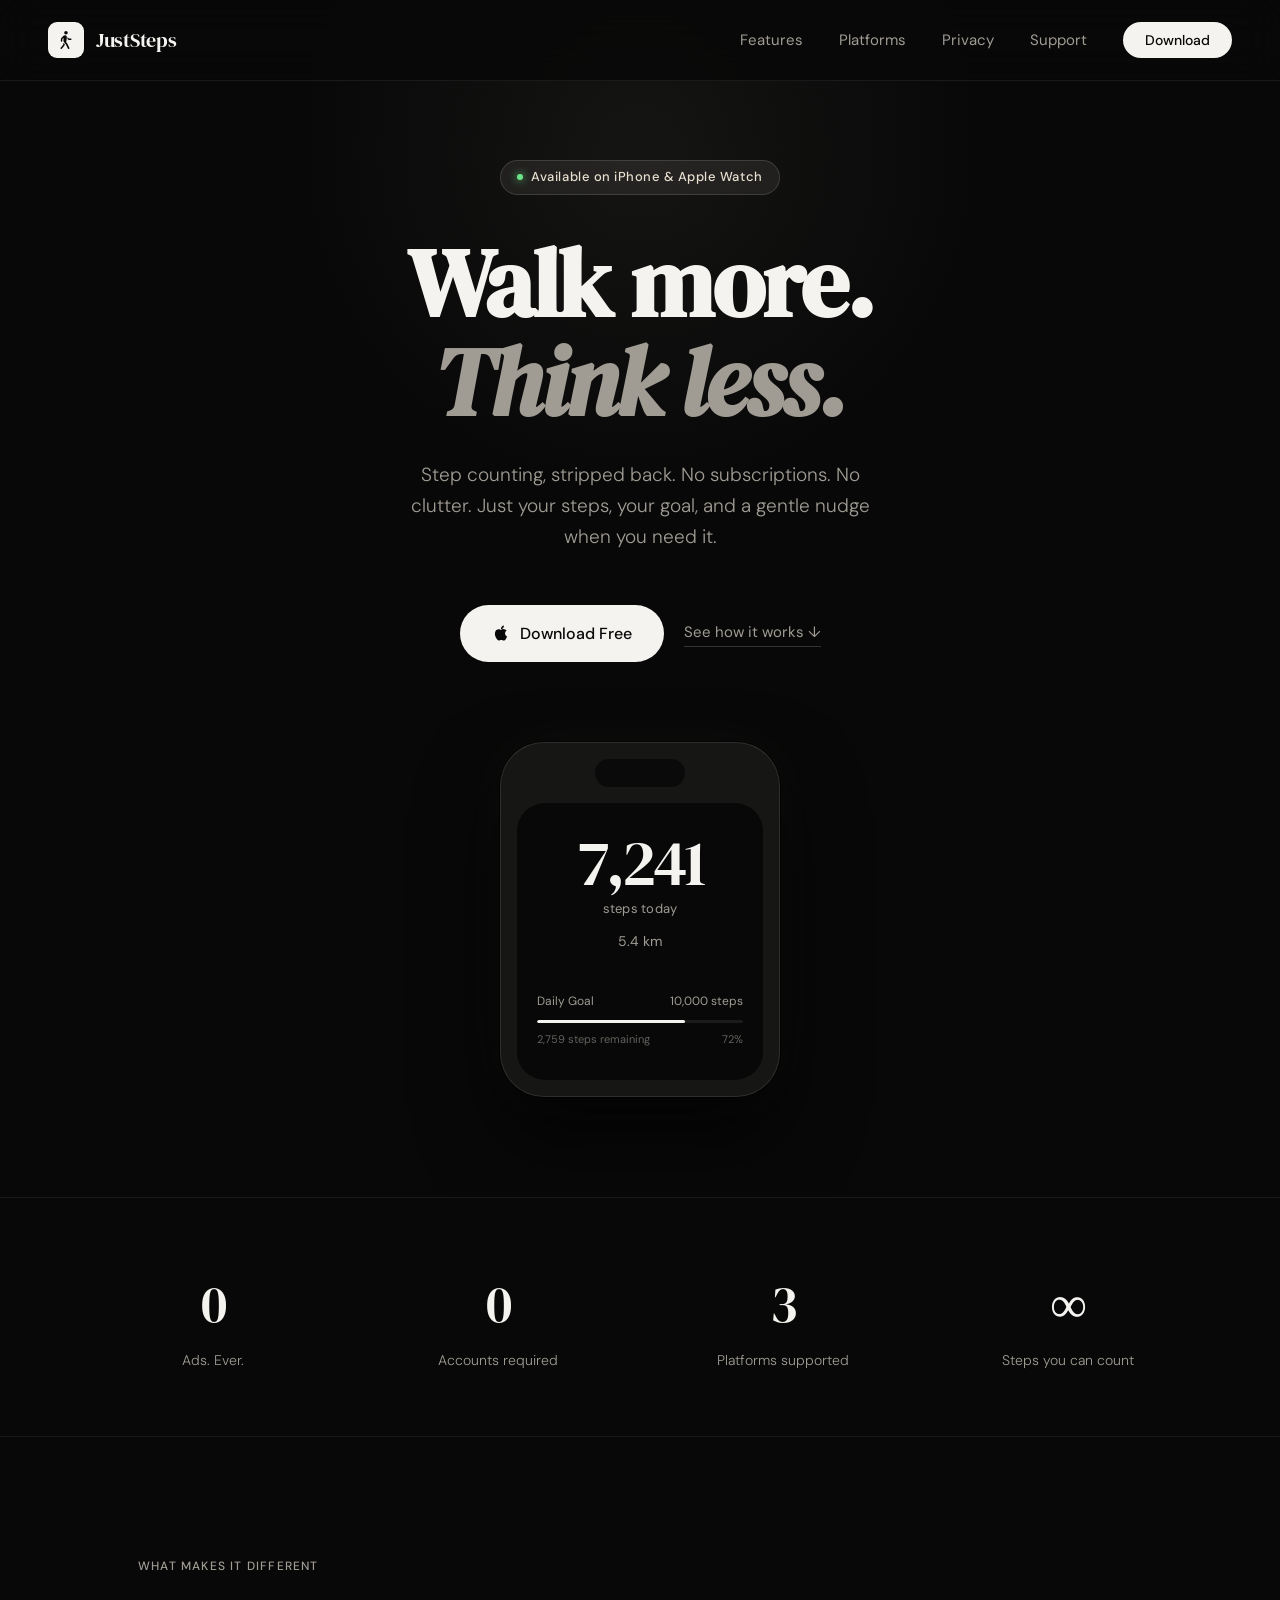
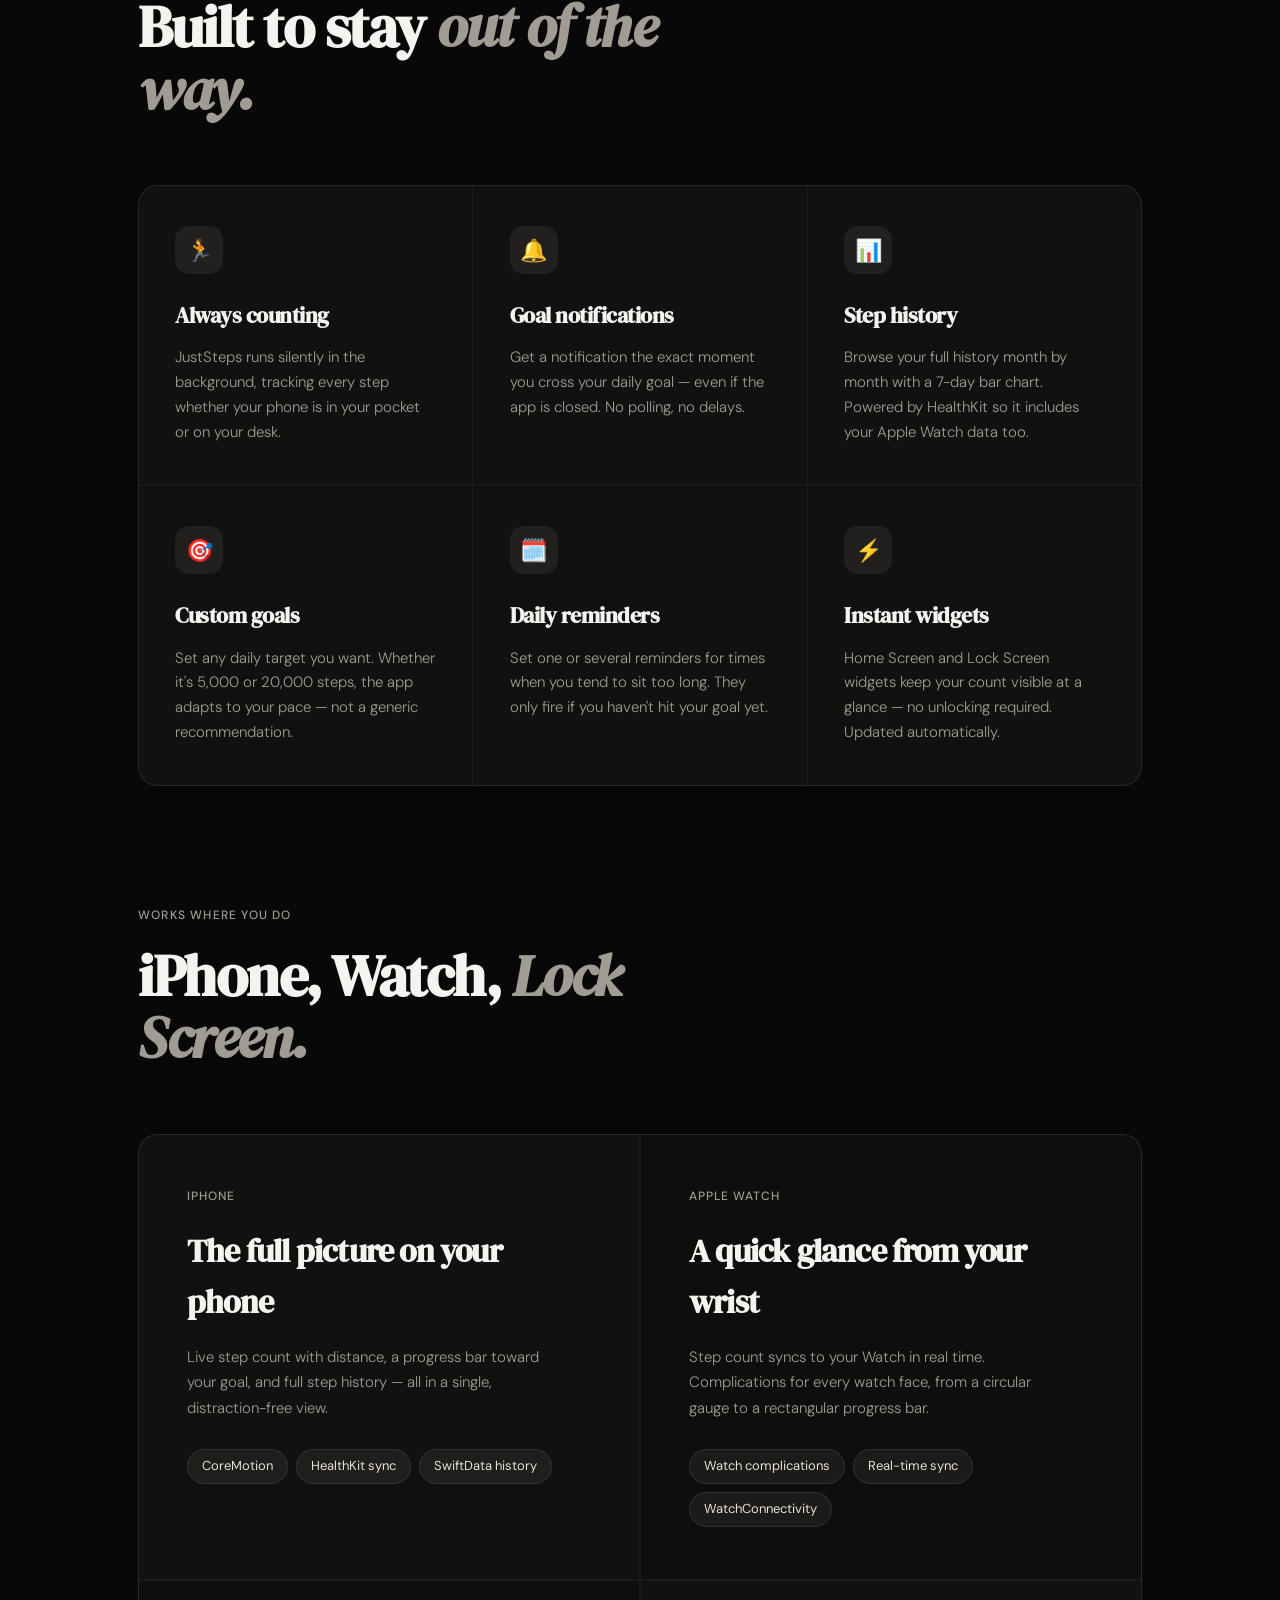
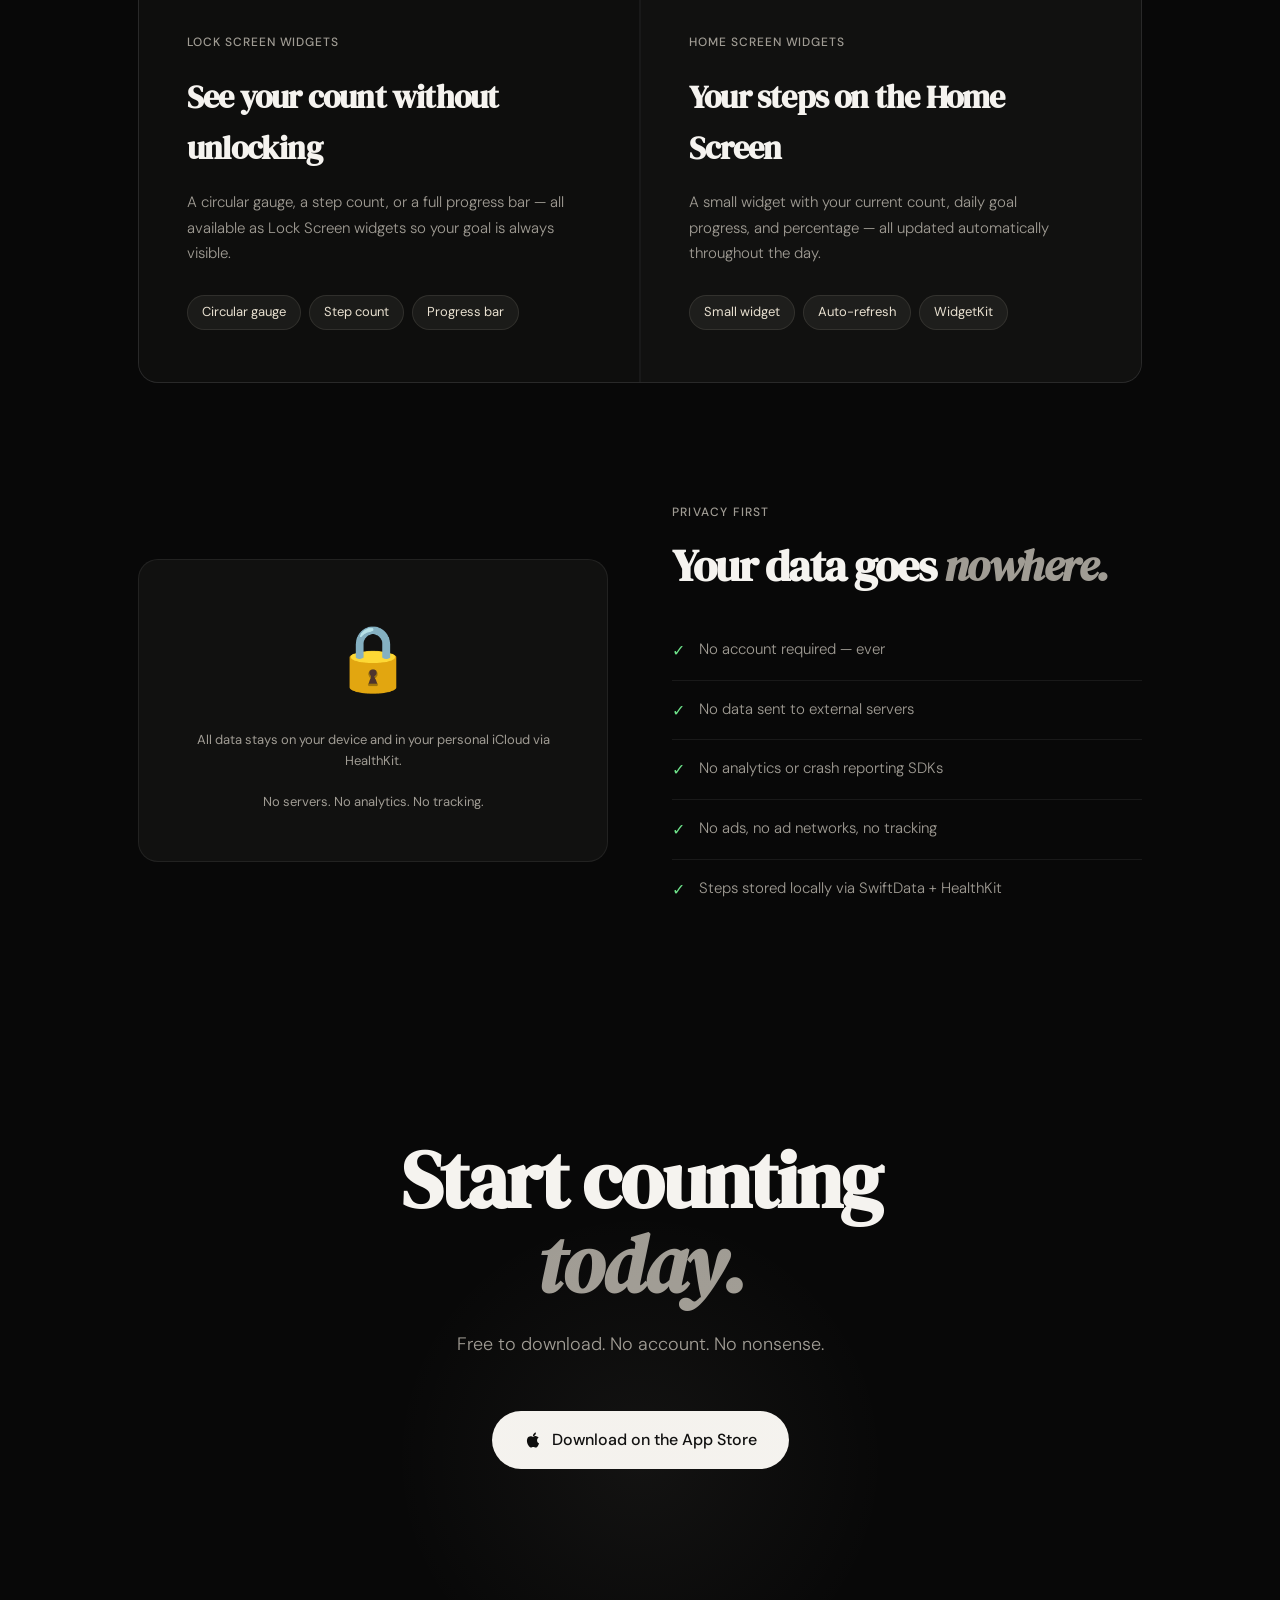
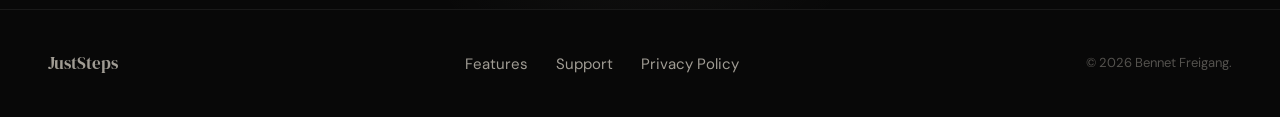
==== commit 6e151e6c: "Update footer credits and markup Change footer copyright text to “© 2026 Bennet Freigang.” in index." ====
--- a/index.html
+++ b/index.html
@@ -241,7 +241,7 @@
         <li><a href="support.html#privacy">Privacy Policy</a></li>
       </ul>
     </nav>
-    <span class="footer-copy">© 2026 JustSteps. Made with care.</span>
+    <span class="footer-copy">© 2026 Bennet Freigang.</span>
   </footer>
 
   <script src="assets/js/main.js"></script>
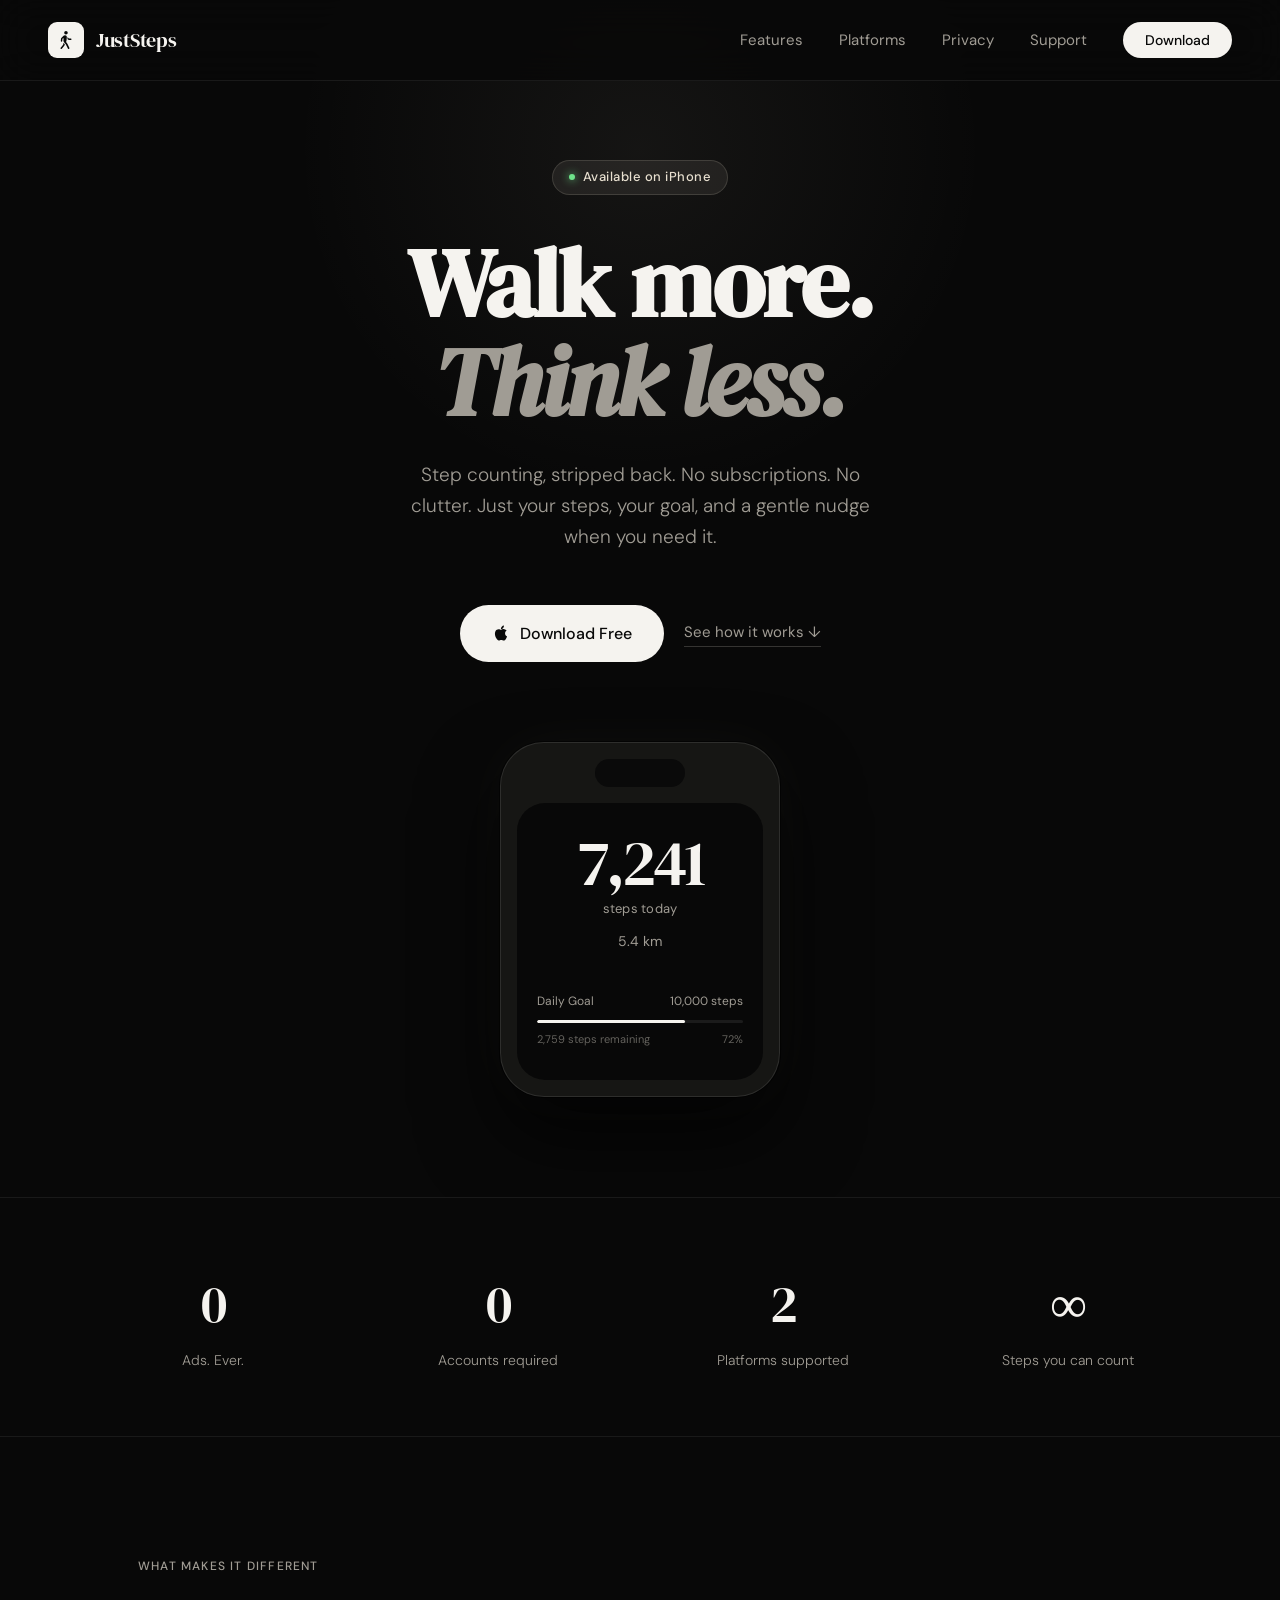
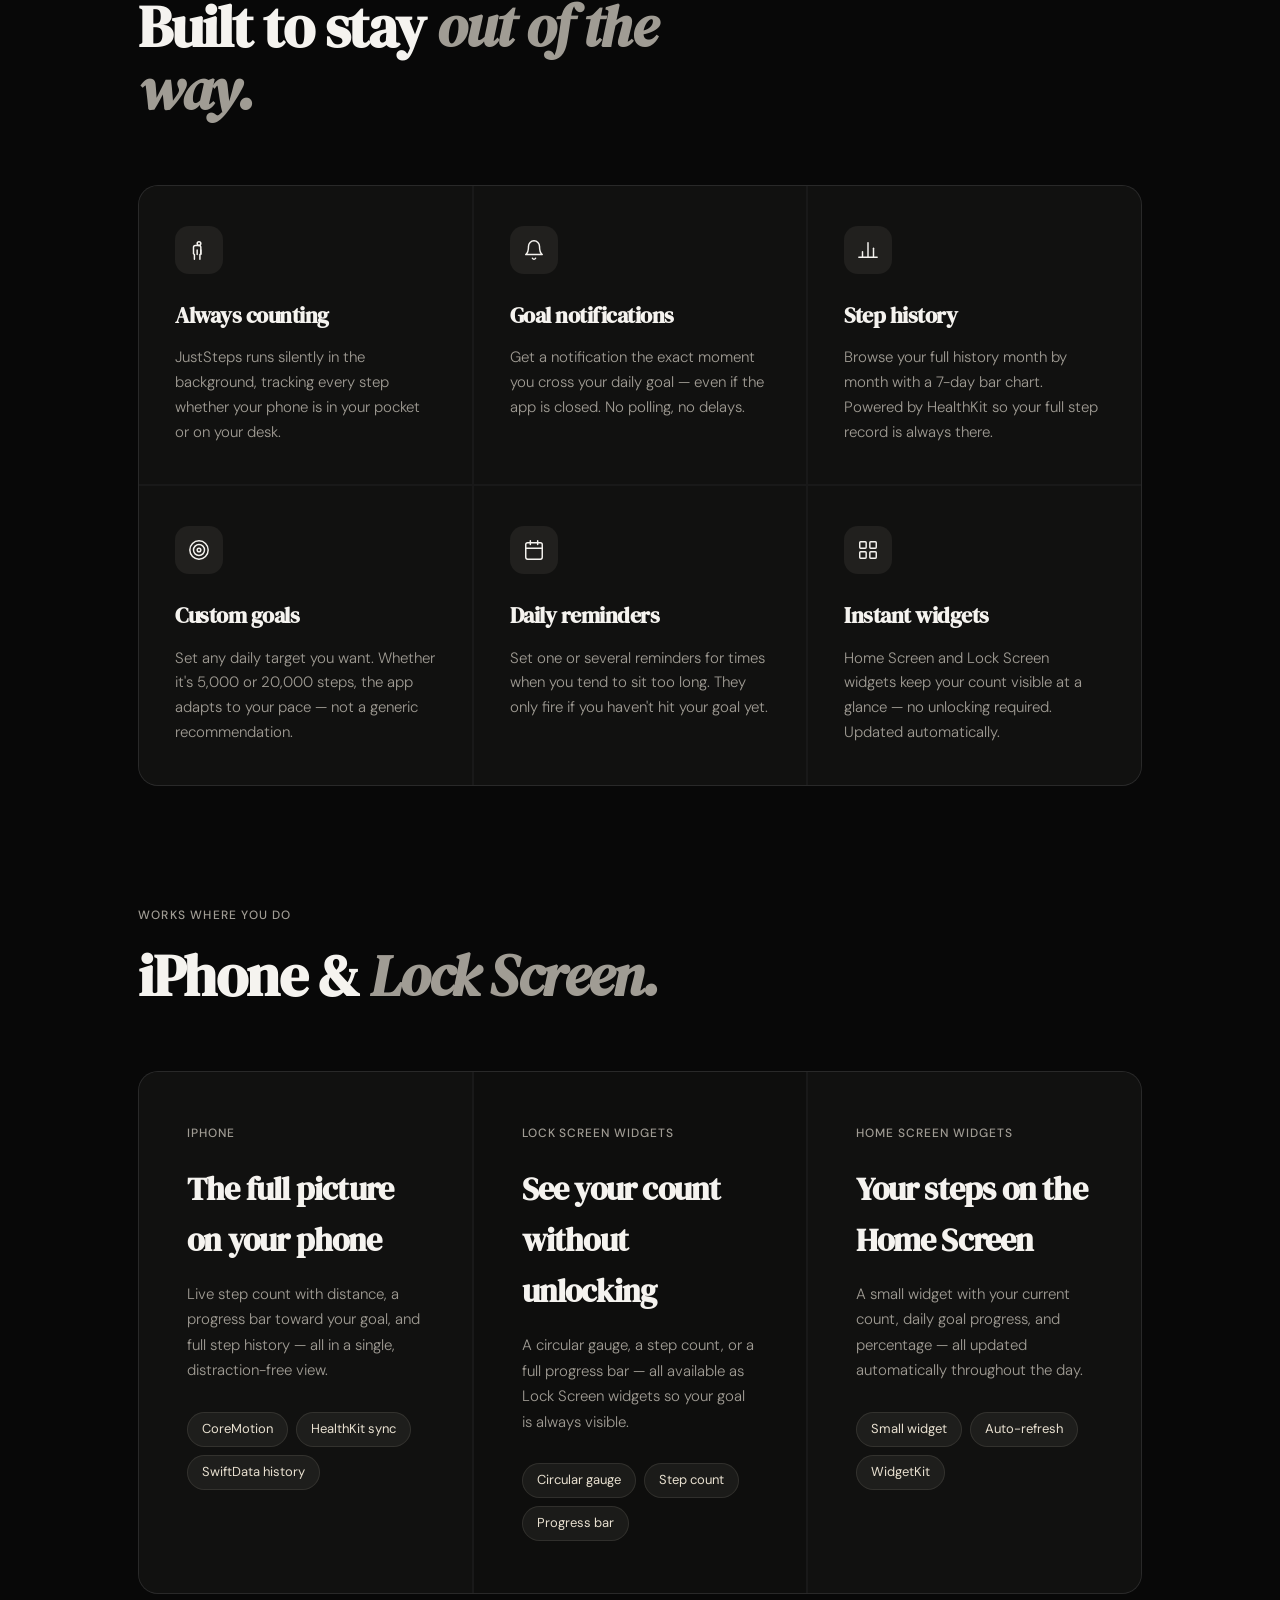
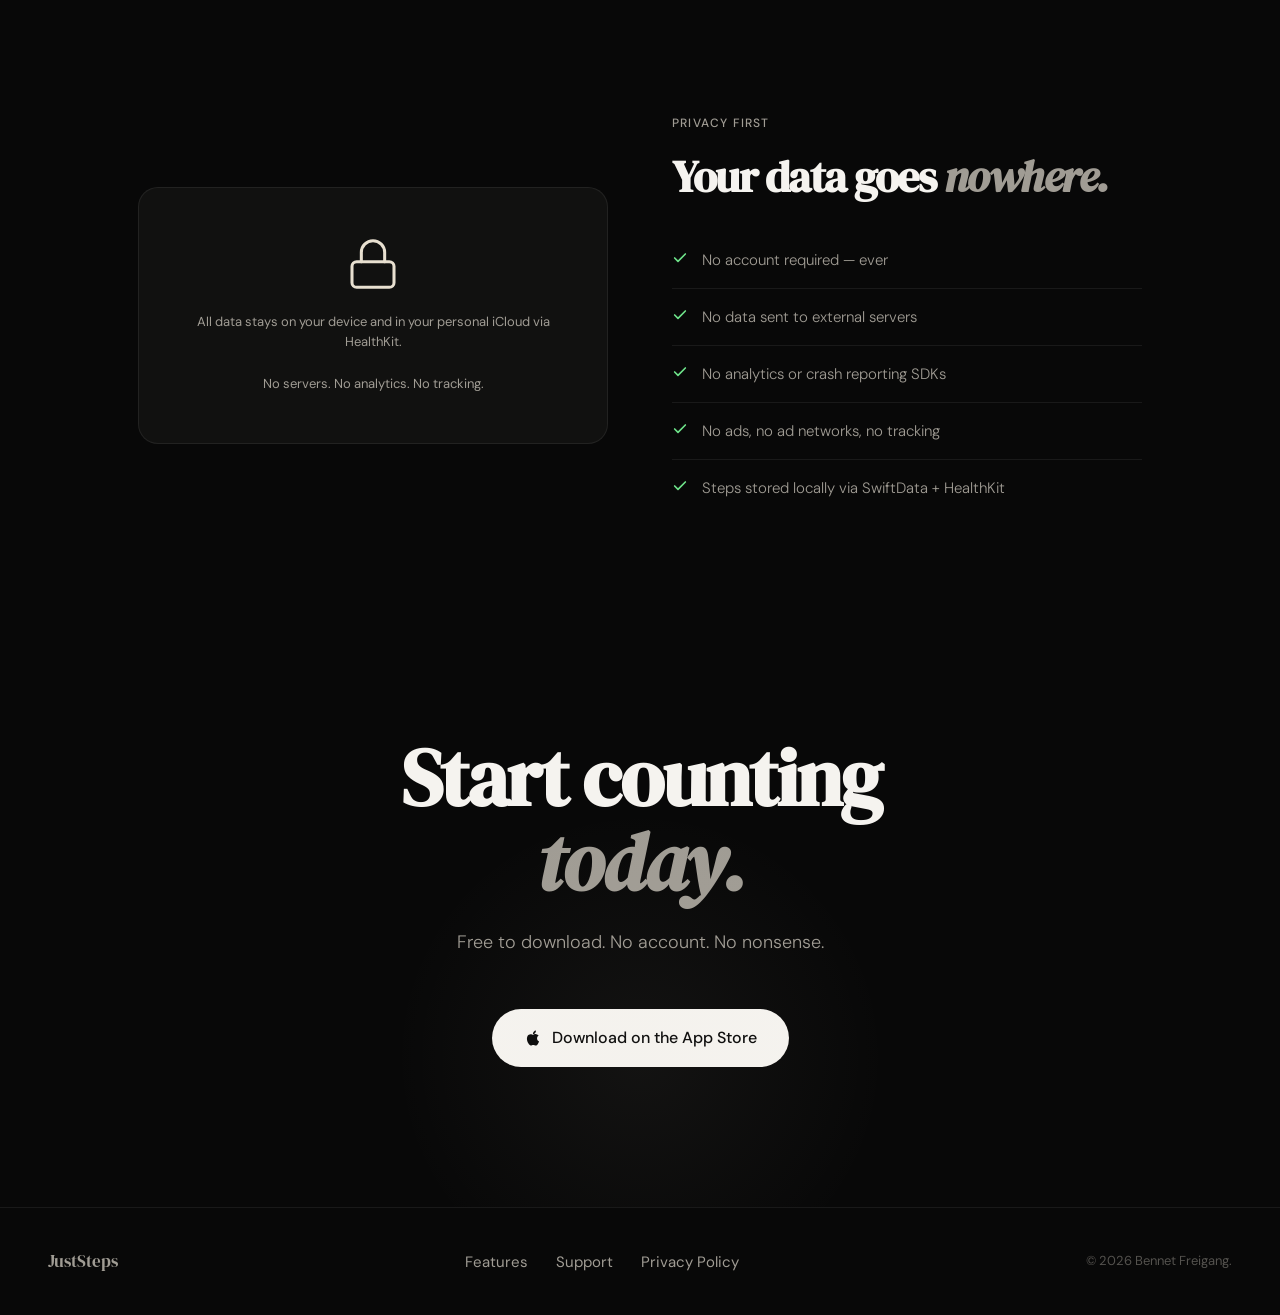
==== commit 0503759e: "Use SVG icons, tweak layout & remove Watch Replace inline emoji icons with inline SVGs across index " ====
--- a/index.html
+++ b/index.html
@@ -4,7 +4,7 @@
 <head>
   <meta charset="UTF-8" />
   <meta name="viewport" content="width=device-width, initial-scale=1.0" />
-  <title>JustSteps — Step Counter for iPhone & Apple Watch</title>
+  <title>JustSteps — Step Counter for iPhone</title>
   <meta name="description"
     content="Step counting, stripped back. No subscriptions. No clutter. Just your steps, your goal, and a gentle nudge when you need it." />
   <link rel="stylesheet" href="assets/css/main.css">
@@ -18,9 +18,7 @@
     <a href="/" class="nav-logo">
       <span class="nav-icon">
         <svg viewBox="0 0 877 1418" fill="none" xmlns="http://www.w3.org/2000/svg">
-          <path
-            d="M108.315 1394.53L303.628 1161.62C323.159 1139.16 325.601 1133.79 332.925 1109.86L350.015 1058.59L246.011 928.711L212.808 1082.03L19.4487 1311.04C-42.0747 1383.3 57.5347 1454.59 108.315 1394.53ZM585.855 1375.49C625.405 1456.05 744.546 1406.74 701.089 1319.34L568.276 1049.8C558.511 1029.79 544.351 1008.3 531.655 990.723L447.183 870.605L453.042 852.539C475.991 785.645 484.292 744.629 488.687 678.223L502.358 490.234C508.706 399.902 455.483 333.008 364.663 333.008C296.792 333.008 250.405 368.164 186.929 429.688L87.8081 527.832C55.5816 559.57 44.3511 585.449 41.4214 627.441L29.7027 781.738C26.773 819.824 47.7691 847.168 83.4136 848.145C119.546 850.586 141.03 829.59 144.448 788.574L159.097 619.629L206.948 576.66C224.526 560.547 248.94 570.801 246.987 589.355L236.245 732.422C230.386 804.199 247.476 838.379 297.28 900.391L429.116 1065.43C442.3 1082.52 443.765 1088.87 449.136 1099.61L585.855 1375.49ZM811.44 587.891H661.05L560.464 476.562L550.698 632.812L593.667 675.781C615.151 697.266 632.73 703.613 671.305 703.613H811.44C850.503 703.613 876.383 681.152 876.383 645.508C876.383 610.352 850.015 587.891 811.44 587.891ZM436.929 273.926C513.101 273.926 574.136 212.891 574.136 136.719C574.136 61.0352 513.101 0 436.929 0C361.245 0 299.722 61.0352 299.722 136.719C299.722 212.891 361.245 273.926 436.929 273.926Z"
-            fill="#080808" />
+          <path d="M108.315 1394.53L303.628 1161.62C323.159 1139.16 325.601 1133.79 332.925 1109.86L350.015 1058.59L246.011 928.711L212.808 1082.03L19.4487 1311.04C-42.0747 1383.3 57.5347 1454.59 108.315 1394.53ZM585.855 1375.49C625.405 1456.05 744.546 1406.74 701.089 1319.34L568.276 1049.8C558.511 1029.79 544.351 1008.3 531.655 990.723L447.183 870.605L453.042 852.539C475.991 785.645 484.292 744.629 488.687 678.223L502.358 490.234C508.706 399.902 455.483 333.008 364.663 333.008C296.792 333.008 250.405 368.164 186.929 429.688L87.8081 527.832C55.5816 559.57 44.3511 585.449 41.4214 627.441L29.7027 781.738C26.773 819.824 47.7691 847.168 83.4136 848.145C119.546 850.586 141.03 829.59 144.448 788.574L159.097 619.629L206.948 576.66C224.526 560.547 248.94 570.801 246.987 589.355L236.245 732.422C230.386 804.199 247.476 838.379 297.28 900.391L429.116 1065.43C442.3 1082.52 443.765 1088.87 449.136 1099.61L585.855 1375.49ZM811.44 587.891H661.05L560.464 476.562L550.698 632.812L593.667 675.781C615.151 697.266 632.73 703.613 671.305 703.613H811.44C850.503 703.613 876.383 681.152 876.383 645.508C876.383 610.352 850.015 587.891 811.44 587.891ZM436.929 273.926C513.101 273.926 574.136 212.891 574.136 136.719C574.136 61.0352 513.101 0 436.929 0C361.245 0 299.722 61.0352 299.722 136.719C299.722 212.891 361.245 273.926 436.929 273.926Z" fill="#080808" />
         </svg>
       </span>
       JustSteps
@@ -37,16 +35,12 @@
   <!-- HERO -->
   <section class="hero">
     <div class="hero-glow"></div>
-    <div class="hero-kicker">Available on iPhone &amp; Apple Watch</div>
+    <div class="hero-kicker">Available on iPhone</div>
     <h1>Walk more.<br><em>Think less.</em></h1>
-    <p class="hero-sub">Step counting, stripped back. No subscriptions. No clutter. Just your steps, your goal, and a
-      gentle nudge when you need it.</p>
+    <p class="hero-sub">Step counting, stripped back. No subscriptions. No clutter. Just your steps, your goal, and a gentle nudge when you need it.</p>
     <div class="hero-actions">
       <a href="#download" class="btn-primary">
-        <svg width="18" height="18" viewBox="0 0 24 24" fill="currentColor">
-          <path
-            d="M18.71 19.5c-.83 1.24-1.71 2.45-3.05 2.47-1.34.03-1.77-.79-3.29-.79-1.53 0-2 .77-3.27.82-1.31.05-2.3-1.32-3.14-2.53C4.25 17 2.94 12.45 4.7 9.39c.87-1.52 2.43-2.48 4.12-2.51 1.28-.02 2.5.87 3.29.87.78 0 2.26-1.07 3.8-.91.65.03 2.47.26 3.64 1.98-.09.06-2.17 1.28-2.15 3.81.03 3.02 2.65 4.03 2.68 4.04-.03.07-.42 1.44-1.38 2.83M13 3.5c.73-.83 1.94-1.46 2.94-1.5.13 1.17-.34 2.35-1.04 3.19-.69.85-1.83 1.51-2.95 1.42-.15-1.15.41-2.35 1.05-3.11z" />
-        </svg>
+        <svg width="18" height="18" viewBox="0 0 24 24" fill="currentColor"><path d="M18.71 19.5c-.83 1.24-1.71 2.45-3.05 2.47-1.34.03-1.77-.79-3.29-.79-1.53 0-2 .77-3.27.82-1.31.05-2.3-1.32-3.14-2.53C4.25 17 2.94 12.45 4.7 9.39c.87-1.52 2.43-2.48 4.12-2.51 1.28-.02 2.5.87 3.29.87.78 0 2.26-1.07 3.8-.91.65.03 2.47.26 3.64 1.98-.09.06-2.17 1.28-2.15 3.81.03 3.02 2.65 4.03 2.68 4.04-.03.07-.42 1.44-1.38 2.83M13 3.5c.73-.83 1.94-1.46 2.94-1.5.13 1.17-.34 2.35-1.04 3.19-.69.85-1.83 1.51-2.95 1.42-.15-1.15.41-2.35 1.05-3.11z"/></svg>
         Download Free
       </a>
       <a href="#features" class="btn-secondary">See how it works ↓</a>
@@ -89,7 +83,7 @@
         <div class="stat-label">Accounts required</div>
       </div>
       <div>
-        <div class="stat-number">3</div>
+        <div class="stat-number">2</div>
         <div class="stat-label">Platforms supported</div>
       </div>
       <div>
@@ -104,113 +98,132 @@
     <div class="section-label reveal">What makes it different</div>
     <h2 class="section-title reveal">Built to stay <em>out of the way.</em></h2>
     <div class="features-grid reveal">
-      <div class="feature-card">
-        <div class="feature-icon">🏃</div>
+
+      <div class="feature-card">
+        <div class="feature-icon">
+          <svg width="22" height="22" viewBox="0 0 24 24" fill="none" stroke="currentColor" stroke-width="1.6" stroke-linecap="round" stroke-linejoin="round">
+            <circle cx="12" cy="5" r="2"/><path d="M7 22v-5l-1-1V9a2 2 0 0 1 2-2h4a2 2 0 0 1 2 2v7l-1 1v5"/><line x1="10" y1="12" x2="10" y2="17"/><line x1="14" y1="12" x2="14" y2="17"/>
+          </svg>
+        </div>
         <h3>Always counting</h3>
-        <p>JustSteps runs silently in the background, tracking every step whether your phone is in your pocket or on
-          your desk.</p>
-      </div>
-      <div class="feature-card">
-        <div class="feature-icon">🔔</div>
+        <p>JustSteps runs silently in the background, tracking every step whether your phone is in your pocket or on your desk.</p>
+      </div>
+
+      <div class="feature-card">
+        <div class="feature-icon">
+          <svg width="22" height="22" viewBox="0 0 24 24" fill="none" stroke="currentColor" stroke-width="1.6" stroke-linecap="round" stroke-linejoin="round">
+            <path d="M18 8A6 6 0 0 0 6 8c0 7-3 9-3 9h18s-3-2-3-9"/><path d="M13.73 21a2 2 0 0 1-3.46 0"/>
+          </svg>
+        </div>
         <h3>Goal notifications</h3>
-        <p>Get a notification the exact moment you cross your daily goal — even if the app is closed. No polling, no
-          delays.</p>
-      </div>
-      <div class="feature-card">
-        <div class="feature-icon">📊</div>
+        <p>Get a notification the exact moment you cross your daily goal — even if the app is closed. No polling, no delays.</p>
+      </div>
+
+      <div class="feature-card">
+        <div class="feature-icon">
+          <svg width="22" height="22" viewBox="0 0 24 24" fill="none" stroke="currentColor" stroke-width="1.6" stroke-linecap="round" stroke-linejoin="round">
+            <line x1="18" y1="20" x2="18" y2="10"/><line x1="12" y1="20" x2="12" y2="4"/><line x1="6" y1="20" x2="6" y2="14"/><line x1="2" y1="20" x2="22" y2="20"/>
+          </svg>
+        </div>
         <h3>Step history</h3>
-        <p>Browse your full history month by month with a 7-day bar chart. Powered by HealthKit so it includes your
-          Apple Watch data too.</p>
-      </div>
-      <div class="feature-card">
-        <div class="feature-icon">🎯</div>
+        <p>Browse your full history month by month with a 7-day bar chart. Powered by HealthKit so your full step record is always there.</p>
+      </div>
+
+      <div class="feature-card">
+        <div class="feature-icon">
+          <svg width="22" height="22" viewBox="0 0 24 24" fill="none" stroke="currentColor" stroke-width="1.6" stroke-linecap="round" stroke-linejoin="round">
+            <circle cx="12" cy="12" r="10"/><circle cx="12" cy="12" r="6"/><circle cx="12" cy="12" r="2"/>
+          </svg>
+        </div>
         <h3>Custom goals</h3>
-        <p>Set any daily target you want. Whether it's 5,000 or 20,000 steps, the app adapts to your pace — not a
-          generic recommendation.</p>
-      </div>
-      <div class="feature-card">
-        <div class="feature-icon">🗓️</div>
+        <p>Set any daily target you want. Whether it's 5,000 or 20,000 steps, the app adapts to your pace — not a generic recommendation.</p>
+      </div>
+
+      <div class="feature-card">
+        <div class="feature-icon">
+          <svg width="22" height="22" viewBox="0 0 24 24" fill="none" stroke="currentColor" stroke-width="1.6" stroke-linecap="round" stroke-linejoin="round">
+            <rect x="3" y="4" width="18" height="18" rx="2" ry="2"/><line x1="16" y1="2" x2="16" y2="6"/><line x1="8" y1="2" x2="8" y2="6"/><line x1="3" y1="10" x2="21" y2="10"/>
+          </svg>
+        </div>
         <h3>Daily reminders</h3>
-        <p>Set one or several reminders for times when you tend to sit too long. They only fire if you haven't hit your
-          goal yet.</p>
-      </div>
-      <div class="feature-card">
-        <div class="feature-icon">⚡</div>
+        <p>Set one or several reminders for times when you tend to sit too long. They only fire if you haven't hit your goal yet.</p>
+      </div>
+
+      <div class="feature-card">
+        <div class="feature-icon">
+          <svg width="22" height="22" viewBox="0 0 24 24" fill="none" stroke="currentColor" stroke-width="1.6" stroke-linecap="round" stroke-linejoin="round">
+            <rect x="3" y="3" width="7" height="7" rx="1"/><rect x="14" y="3" width="7" height="7" rx="1"/><rect x="3" y="14" width="7" height="7" rx="1"/><rect x="14" y="14" width="7" height="7" rx="1"/>
+          </svg>
+        </div>
         <h3>Instant widgets</h3>
-        <p>Home Screen and Lock Screen widgets keep your count visible at a glance — no unlocking required. Updated
-          automatically.</p>
-      </div>
+        <p>Home Screen and Lock Screen widgets keep your count visible at a glance — no unlocking required. Updated automatically.</p>
+      </div>
+
     </div>
   </section>
 
   <!-- PLATFORMS -->
   <section class="section" id="platforms" style="padding-top: 0;">
     <div class="section-label reveal">Works where you do</div>
-    <h2 class="section-title reveal">iPhone, Watch, <em>Lock Screen.</em></h2>
-    <div class="platform-grid reveal">
+    <h2 class="section-title reveal">iPhone &amp; <em>Lock Screen.</em></h2>
+    <div class="platform-grid platform-grid--three reveal">
+
       <div class="platform-card">
         <div class="platform-eyebrow">iPhone</div>
         <h3>The full picture on your phone</h3>
-        <p>Live step count with distance, a progress bar toward your goal, and full step history — all in a single,
-          distraction-free view.</p>
+        <p>Live step count with distance, a progress bar toward your goal, and full step history — all in a single, distraction-free view.</p>
         <div class="platform-pill-list">
           <span class="platform-pill">CoreMotion</span>
           <span class="platform-pill">HealthKit sync</span>
           <span class="platform-pill">SwiftData history</span>
         </div>
       </div>
-      <div class="platform-card dark">
-        <div class="platform-eyebrow">Apple Watch</div>
-        <h3>A quick glance from your wrist</h3>
-        <p>Step count syncs to your Watch in real time. Complications for every watch face, from a circular gauge to a
-          rectangular progress bar.</p>
-        <div class="platform-pill-list">
-          <span class="platform-pill">Watch complications</span>
-          <span class="platform-pill">Real-time sync</span>
-          <span class="platform-pill">WatchConnectivity</span>
-        </div>
-      </div>
+
       <div class="platform-card dark">
         <div class="platform-eyebrow">Lock Screen Widgets</div>
         <h3>See your count without unlocking</h3>
-        <p>A circular gauge, a step count, or a full progress bar — all available as Lock Screen widgets so your goal is
-          always visible.</p>
+        <p>A circular gauge, a step count, or a full progress bar — all available as Lock Screen widgets so your goal is always visible.</p>
         <div class="platform-pill-list">
           <span class="platform-pill">Circular gauge</span>
           <span class="platform-pill">Step count</span>
           <span class="platform-pill">Progress bar</span>
         </div>
       </div>
+
       <div class="platform-card">
         <div class="platform-eyebrow">Home Screen Widgets</div>
         <h3>Your steps on the Home Screen</h3>
-        <p>A small widget with your current count, daily goal progress, and percentage — all updated automatically
-          throughout the day.</p>
+        <p>A small widget with your current count, daily goal progress, and percentage — all updated automatically throughout the day.</p>
         <div class="platform-pill-list">
           <span class="platform-pill">Small widget</span>
           <span class="platform-pill">Auto-refresh</span>
           <span class="platform-pill">WidgetKit</span>
         </div>
       </div>
+
     </div>
   </section>
 
   <!-- PRIVACY -->
   <div class="privacy-section" id="privacy">
     <div class="privacy-visual reveal">
-      <div class="lock-icon">🔒</div>
-      <p>All data stays on your device and in your personal iCloud via HealthKit.<br><br>No servers. No analytics. No
-        tracking.</p>
+      <div class="lock-icon">
+        <svg width="56" height="56" viewBox="0 0 24 24" fill="none" stroke="currentColor" stroke-width="1.3" stroke-linecap="round" stroke-linejoin="round">
+          <rect x="3" y="11" width="18" height="11" rx="2" ry="2"/>
+          <path d="M7 11V7a5 5 0 0 1 10 0v4"/>
+        </svg>
+      </div>
+      <p>All data stays on your device and in your personal iCloud via HealthKit.<br><br>No servers. No analytics. No tracking.</p>
     </div>
     <div class="privacy-content reveal">
       <div class="section-label">Privacy first</div>
       <h2 class="section-title">Your data goes <em>nowhere.</em></h2>
       <ul class="privacy-list">
-        <li><span class="check">✓</span> No account required — ever</li>
-        <li><span class="check">✓</span> No data sent to external servers</li>
-        <li><span class="check">✓</span> No analytics or crash reporting SDKs</li>
-        <li><span class="check">✓</span> No ads, no ad networks, no tracking</li>
-        <li><span class="check">✓</span> Steps stored locally via SwiftData + HealthKit</li>
+        <li><span class="check"><svg width="16" height="16" viewBox="0 0 24 24" fill="none" stroke="#6ee38a" stroke-width="2.5" stroke-linecap="round" stroke-linejoin="round"><polyline points="20 6 9 17 4 12"/></svg></span> No account required — ever</li>
+        <li><span class="check"><svg width="16" height="16" viewBox="0 0 24 24" fill="none" stroke="#6ee38a" stroke-width="2.5" stroke-linecap="round" stroke-linejoin="round"><polyline points="20 6 9 17 4 12"/></svg></span> No data sent to external servers</li>
+        <li><span class="check"><svg width="16" height="16" viewBox="0 0 24 24" fill="none" stroke="#6ee38a" stroke-width="2.5" stroke-linecap="round" stroke-linejoin="round"><polyline points="20 6 9 17 4 12"/></svg></span> No analytics or crash reporting SDKs</li>
+        <li><span class="check"><svg width="16" height="16" viewBox="0 0 24 24" fill="none" stroke="#6ee38a" stroke-width="2.5" stroke-linecap="round" stroke-linejoin="round"><polyline points="20 6 9 17 4 12"/></svg></span> No ads, no ad networks, no tracking</li>
+        <li><span class="check"><svg width="16" height="16" viewBox="0 0 24 24" fill="none" stroke="#6ee38a" stroke-width="2.5" stroke-linecap="round" stroke-linejoin="round"><polyline points="20 6 9 17 4 12"/></svg></span> Steps stored locally via SwiftData + HealthKit</li>
       </ul>
     </div>
   </div>
@@ -222,10 +235,7 @@
     <p>Free to download. No account. No nonsense.</p>
     <div class="cta-actions">
       <a href="https://apps.apple.com/app/juststeps" class="btn-primary">
-        <svg width="18" height="18" viewBox="0 0 24 24" fill="currentColor">
-          <path
-            d="M18.71 19.5c-.83 1.24-1.71 2.45-3.05 2.47-1.34.03-1.77-.79-3.29-.79-1.53 0-2 .77-3.27.82-1.31.05-2.3-1.32-3.14-2.53C4.25 17 2.94 12.45 4.7 9.39c.87-1.52 2.43-2.48 4.12-2.51 1.28-.02 2.5.87 3.29.87.78 0 2.26-1.07 3.8-.91.65.03 2.47.26 3.64 1.98-.09.06-2.17 1.28-2.15 3.81.03 3.02 2.65 4.03 2.68 4.04-.03.07-.42 1.44-1.38 2.83M13 3.5c.73-.83 1.94-1.46 2.94-1.5.13 1.17-.34 2.35-1.04 3.19-.69.85-1.83 1.51-2.95 1.42-.15-1.15.41-2.35 1.05-3.11z" />
-        </svg>
+        <svg width="18" height="18" viewBox="0 0 24 24" fill="currentColor"><path d="M18.71 19.5c-.83 1.24-1.71 2.45-3.05 2.47-1.34.03-1.77-.79-3.29-.79-1.53 0-2 .77-3.27.82-1.31.05-2.3-1.32-3.14-2.53C4.25 17 2.94 12.45 4.7 9.39c.87-1.52 2.43-2.48 4.12-2.51 1.28-.02 2.5.87 3.29.87.78 0 2.26-1.07 3.8-.91.65.03 2.47.26 3.64 1.98-.09.06-2.17 1.28-2.15 3.81.03 3.02 2.65 4.03 2.68 4.04-.03.07-.42 1.44-1.38 2.83M13 3.5c.73-.83 1.94-1.46 2.94-1.5.13 1.17-.34 2.35-1.04 3.19-.69.85-1.83 1.51-2.95 1.42-.15-1.15.41-2.35 1.05-3.11z"/></svg>
         Download on the App Store
       </a>
     </div>
@@ -246,5 +256,4 @@
 
   <script src="assets/js/main.js"></script>
 </body>
-
-</html>+</html>
--- a/assets/css/index.css
+++ b/assets/css/index.css
@@ -340,6 +340,10 @@
   overflow: hidden;
 }
 
+.platform-grid--three {
+  grid-template-columns: repeat(3, 1fr);
+}
+
 .platform-card {
   background: var(--card);
   padding: 52px 48px;
@@ -409,7 +413,10 @@
 }
 
 .lock-icon {
-  font-size: 64px;
+  display: flex;
+  align-items: center;
+  justify-content: center;
+  color: var(--accent);
 }
 
 .privacy-visual p {
@@ -448,10 +455,10 @@
 }
 
 .check {
-  color: #6ee38a;
-  font-size: 16px;
-  margin-top: 1px;
+  display: flex;
+  align-items: center;
   flex-shrink: 0;
+  margin-top: 2px;
 }
 
 /* ── CTA ── */
@@ -519,7 +526,8 @@
     grid-template-columns: repeat(2, 1fr);
   }
 
-  .platform-grid {
+  .platform-grid,
+  .platform-grid--three {
     grid-template-columns: 1fr;
   }
 
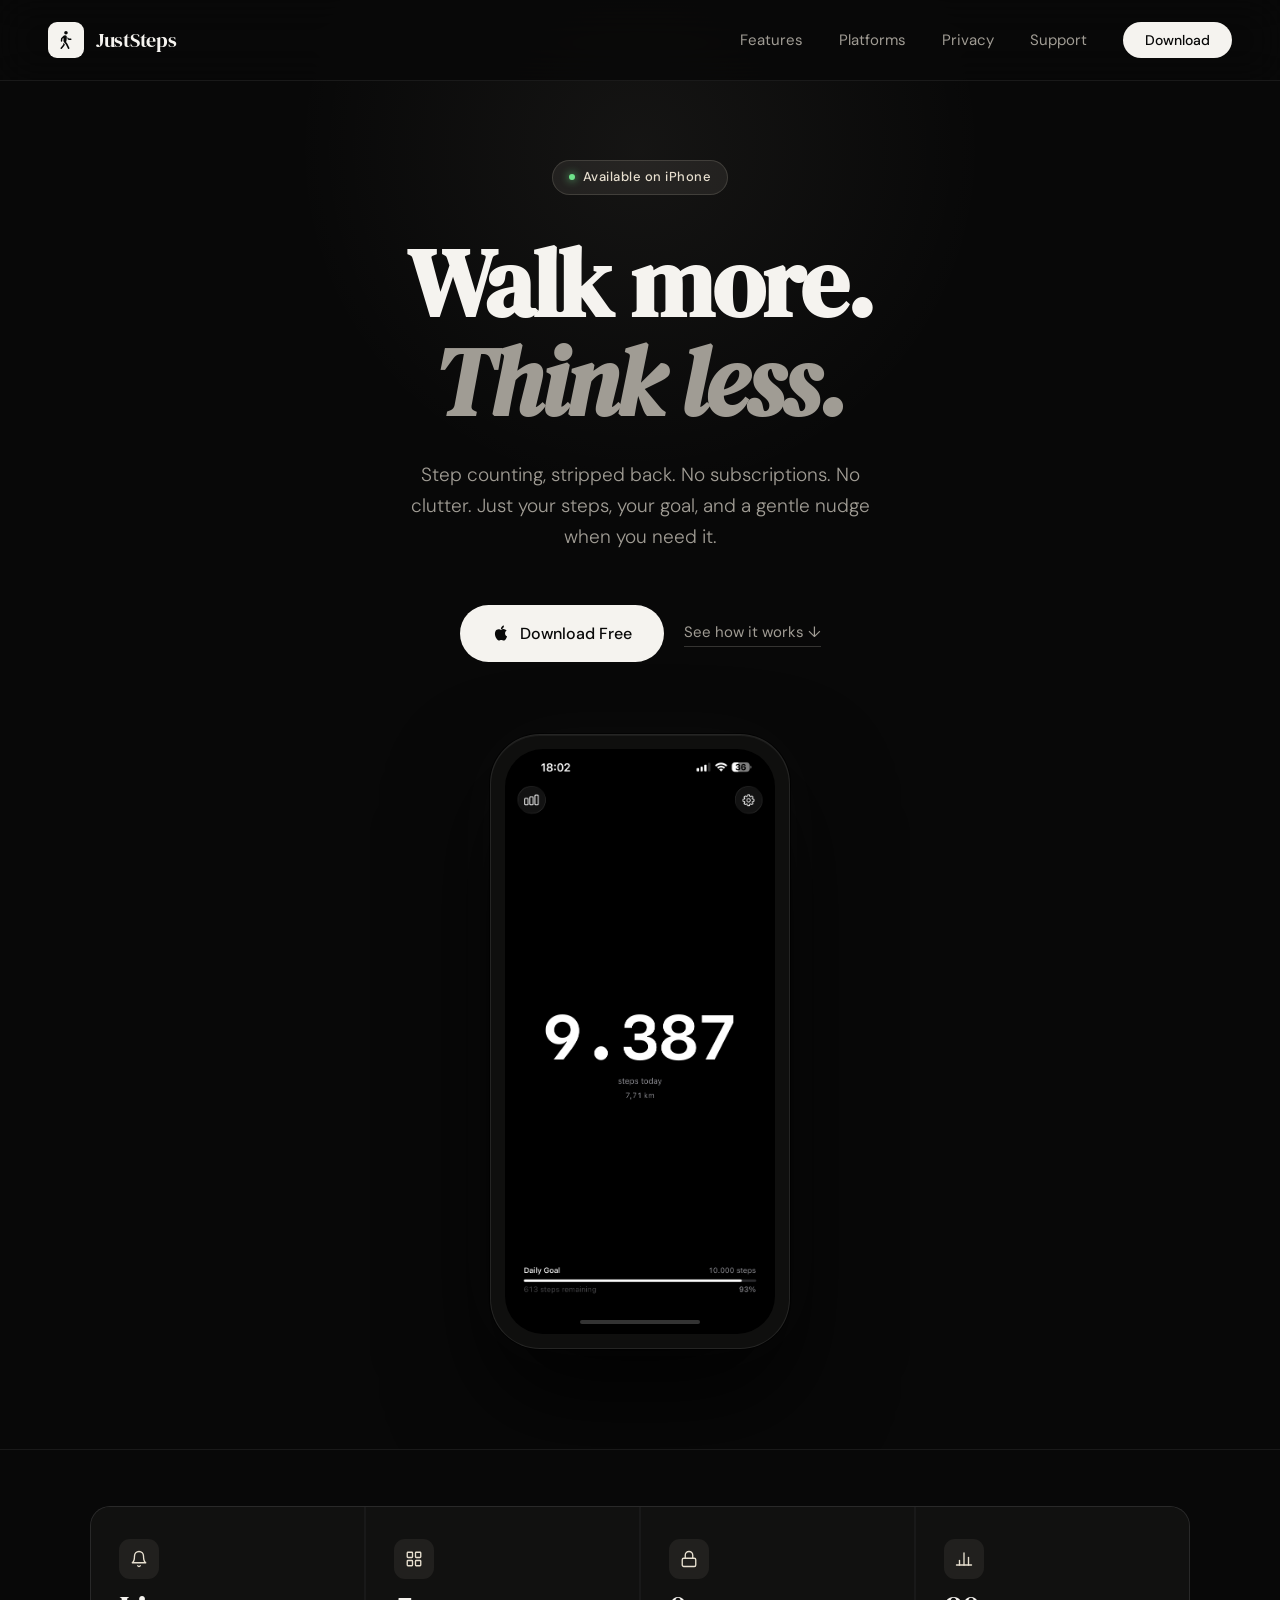
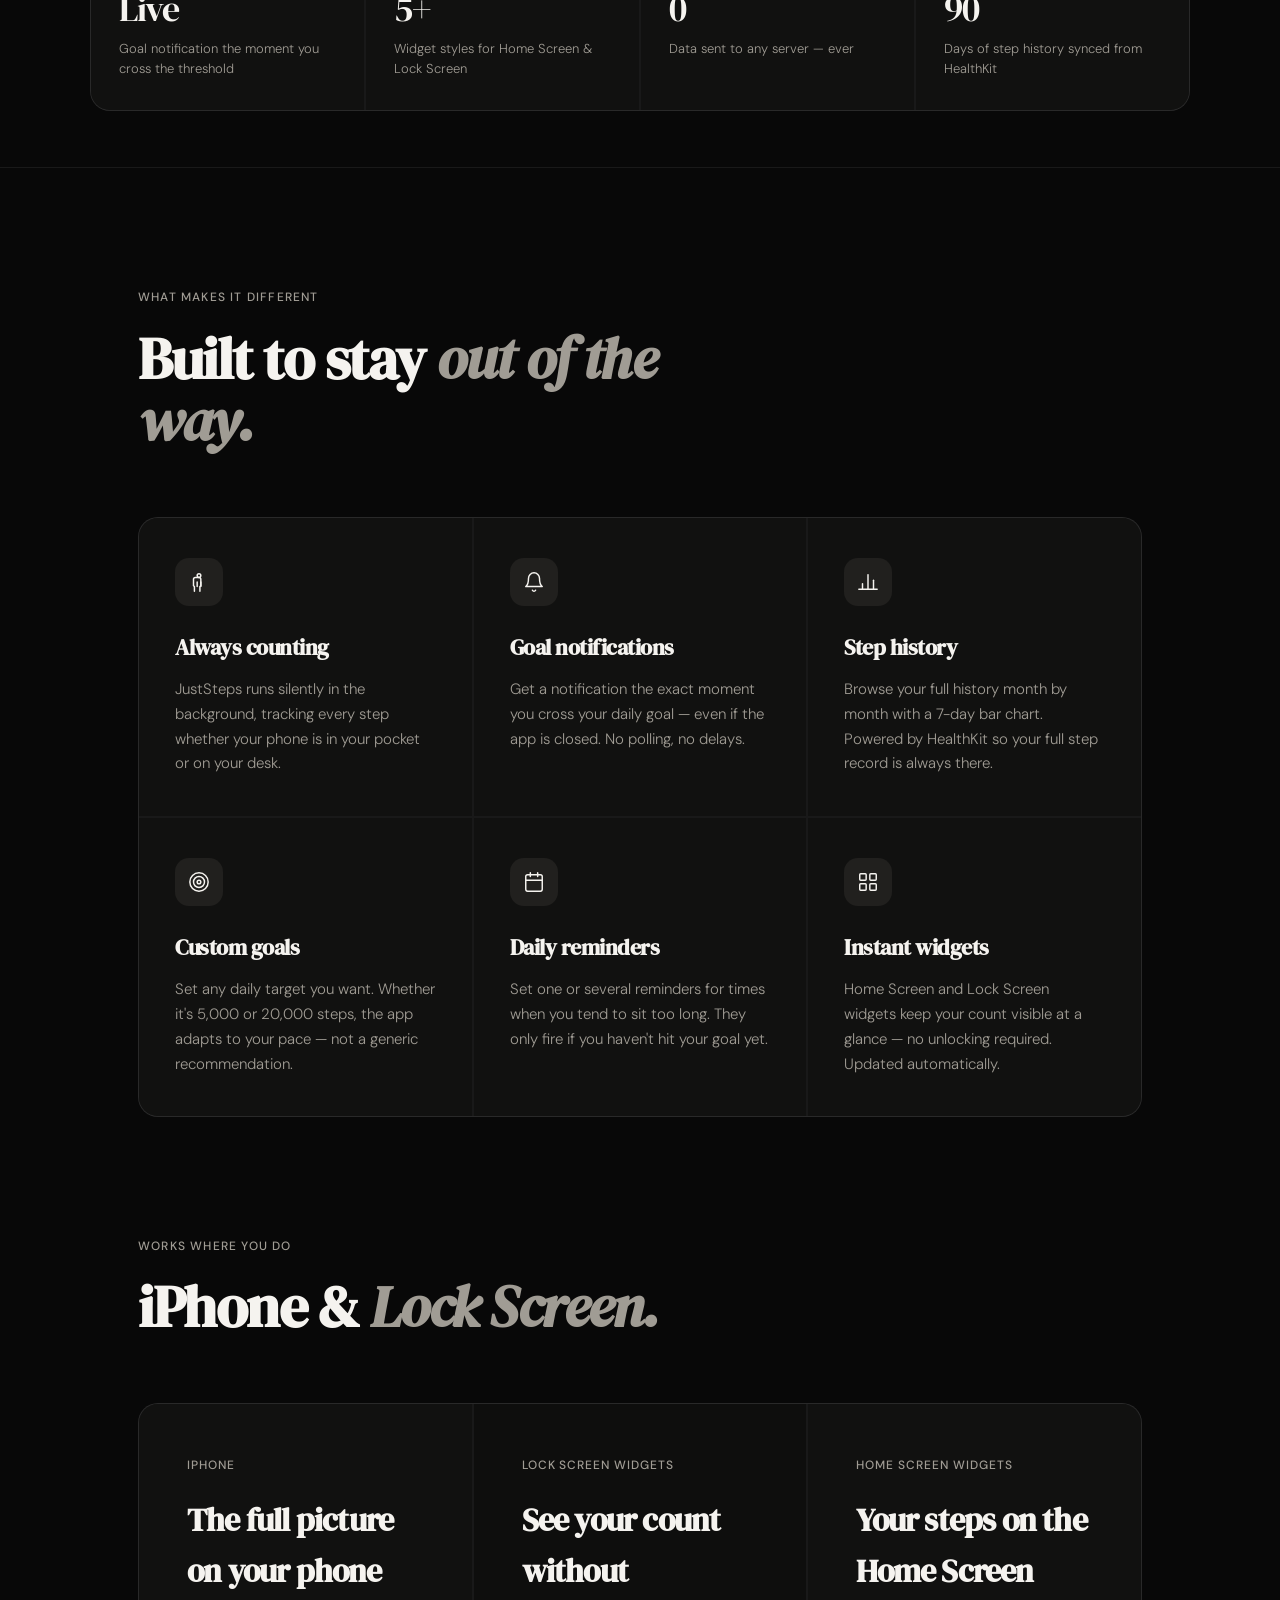
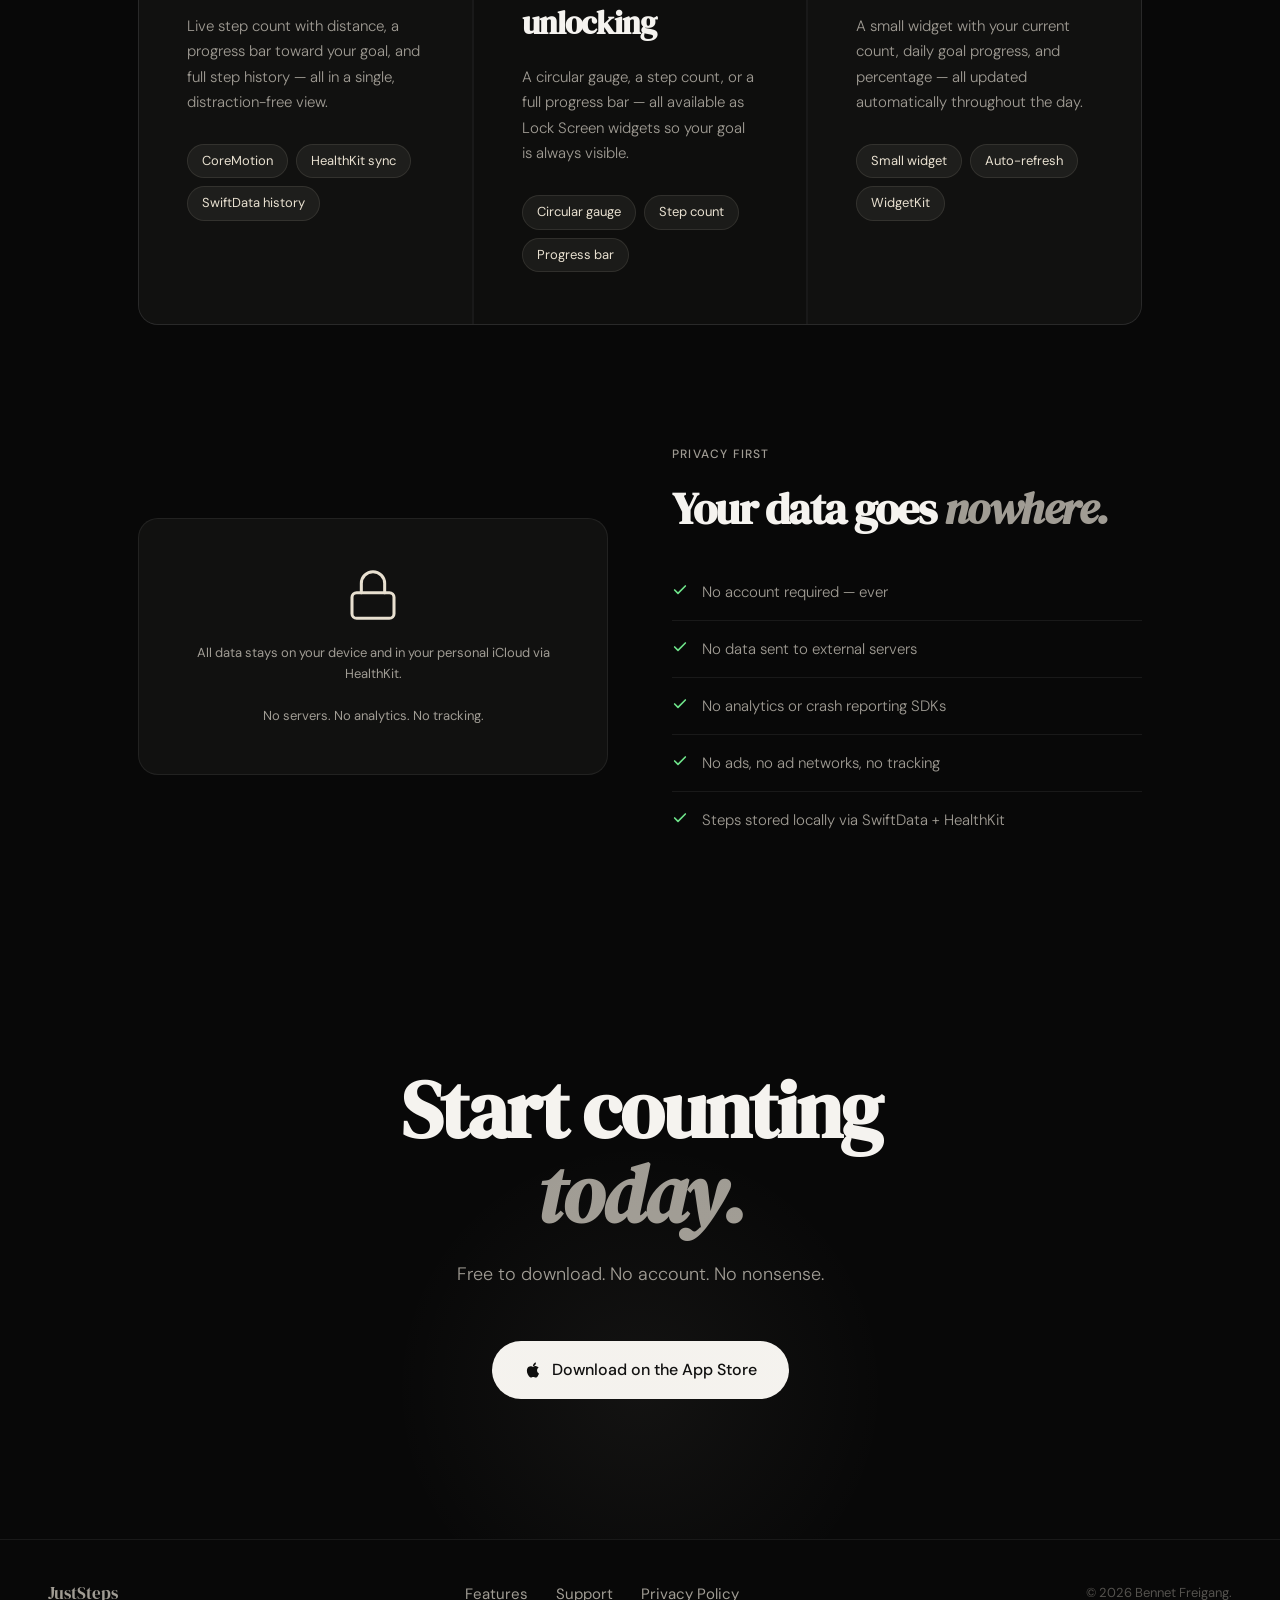
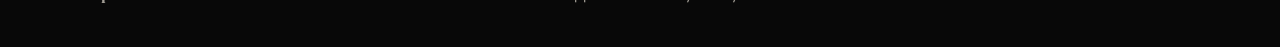
==== commit bc4dcfb8: "Redesign phone mockup & update highlights Revamp phone mockup visuals and refactor the highlights st" ====
--- a/index.html
+++ b/index.html
@@ -39,7 +39,7 @@
     <h1>Walk more.<br><em>Think less.</em></h1>
     <p class="hero-sub">Step counting, stripped back. No subscriptions. No clutter. Just your steps, your goal, and a gentle nudge when you need it.</p>
     <div class="hero-actions">
-      <a href="#download" class="btn-primary">
+      <a href="https://apps.apple.com/app/juststeps" class="btn-primary">
         <svg width="18" height="18" viewBox="0 0 24 24" fill="currentColor"><path d="M18.71 19.5c-.83 1.24-1.71 2.45-3.05 2.47-1.34.03-1.77-.79-3.29-.79-1.53 0-2 .77-3.27.82-1.31.05-2.3-1.32-3.14-2.53C4.25 17 2.94 12.45 4.7 9.39c.87-1.52 2.43-2.48 4.12-2.51 1.28-.02 2.5.87 3.29.87.78 0 2.26-1.07 3.8-.91.65.03 2.47.26 3.64 1.98-.09.06-2.17 1.28-2.15 3.81.03 3.02 2.65 4.03 2.68 4.04-.03.07-.42 1.44-1.38 2.83M13 3.5c.73-.83 1.94-1.46 2.94-1.5.13 1.17-.34 2.35-1.04 3.19-.69.85-1.83 1.51-2.95 1.42-.15-1.15.41-2.35 1.05-3.11z"/></svg>
         Download Free
       </a>
@@ -48,48 +48,51 @@
 
     <div class="hero-phone">
       <div class="phone-frame">
-        <div class="phone-notch"></div>
         <div class="phone-screen">
-          <div class="phone-steps">7,241</div>
-          <div class="phone-label">steps today</div>
-          <div class="phone-distance">5.4 km</div>
-          <div class="phone-progress-wrap">
-            <div class="phone-progress-label">
-              <span>Daily Goal</span>
-              <span>10,000 steps</span>
-            </div>
-            <div class="phone-bar">
-              <div class="phone-bar-fill"></div>
-            </div>
-            <div class="phone-remaining">
-              <span>2,759 steps remaining</span>
-              <span>72%</span>
-            </div>
-          </div>
-        </div>
-      </div>
-    </div>
-  </section>
-
-  <!-- STATS -->
+          <div class="phone-island"></div>
+          <img src="assets/img/IMG_6629.PNG" alt="JustSteps App Screenshot" class="phone-screenshot">
+          <div class="phone-home-indicator"></div>
+        </div>
+      </div>
+    </div>
+  </section>
+
+  <!-- HIGHLIGHTS -->
   <div class="stats-strip reveal">
     <div class="stats-inner">
-      <div>
+
+      <div class="stat-item">
+        <div class="stat-icon">
+          <svg width="18" height="18" viewBox="0 0 24 24" fill="none" stroke="currentColor" stroke-width="1.8" stroke-linecap="round" stroke-linejoin="round"><path d="M18 8A6 6 0 0 0 6 8c0 7-3 9-3 9h18s-3-2-3-9"/><path d="M13.73 21a2 2 0 0 1-3.46 0"/></svg>
+        </div>
+        <div class="stat-number">Live</div>
+        <div class="stat-label">Goal notification the moment you cross the threshold</div>
+      </div>
+
+      <div class="stat-item">
+        <div class="stat-icon">
+          <svg width="18" height="18" viewBox="0 0 24 24" fill="none" stroke="currentColor" stroke-width="1.8" stroke-linecap="round" stroke-linejoin="round"><rect x="3" y="3" width="7" height="7" rx="1"/><rect x="14" y="3" width="7" height="7" rx="1"/><rect x="3" y="14" width="7" height="7" rx="1"/><rect x="14" y="14" width="7" height="7" rx="1"/></svg>
+        </div>
+        <div class="stat-number">5+</div>
+        <div class="stat-label">Widget styles for Home Screen &amp; Lock Screen</div>
+      </div>
+
+      <div class="stat-item">
+        <div class="stat-icon">
+          <svg width="18" height="18" viewBox="0 0 24 24" fill="none" stroke="currentColor" stroke-width="1.8" stroke-linecap="round" stroke-linejoin="round"><rect x="3" y="11" width="18" height="11" rx="2"/><path d="M7 11V7a5 5 0 0 1 10 0v4"/></svg>
+        </div>
         <div class="stat-number">0</div>
-        <div class="stat-label">Ads. Ever.</div>
-      </div>
-      <div>
-        <div class="stat-number">0</div>
-        <div class="stat-label">Accounts required</div>
-      </div>
-      <div>
-        <div class="stat-number">2</div>
-        <div class="stat-label">Platforms supported</div>
-      </div>
-      <div>
-        <div class="stat-number">∞</div>
-        <div class="stat-label">Steps you can count</div>
-      </div>
+        <div class="stat-label">Data sent to any server — ever</div>
+      </div>
+
+      <div class="stat-item">
+        <div class="stat-icon">
+          <svg width="18" height="18" viewBox="0 0 24 24" fill="none" stroke="currentColor" stroke-width="1.8" stroke-linecap="round" stroke-linejoin="round"><line x1="18" y1="20" x2="18" y2="10"/><line x1="12" y1="20" x2="12" y2="4"/><line x1="6" y1="20" x2="6" y2="14"/><line x1="2" y1="20" x2="22" y2="20"/></svg>
+        </div>
+        <div class="stat-number">90</div>
+        <div class="stat-label">Days of step history synced from HealthKit</div>
+      </div>
+
     </div>
   </div>
 
--- a/assets/css/index.css
+++ b/assets/css/index.css
@@ -123,103 +123,65 @@
 
 /* ── PHONE MOCKUP ── */
 .hero-phone {
-  margin-top: 80px;
+  margin-top: 72px;
   position: relative;
   animation: fadeUp 0.9s 0.4s ease both;
 }
 
+/* iPhone 15 Pro silhouette */
 .phone-frame {
-  width: 280px;
-  background: #161614;
-  border: 1.5px solid rgba(255, 255, 255, 0.1);
-  border-radius: 44px;
-  padding: 16px;
+  width: 300px;
+  background: #0f0f0e;
+  border: 1.5px solid rgba(255, 255, 255, 0.09);
+  border-radius: 50px;
+  padding: 14px;
   box-shadow:
-    0 0 0 1px rgba(0, 0, 0, 0.6),
-    0 40px 80px rgba(0, 0, 0, 0.7),
-    0 0 60px rgba(232, 224, 208, 0.04);
+    0 0 0 1px rgba(0,0,0,0.7),
+    0 50px 100px rgba(0,0,0,0.8),
+    0 0 80px rgba(232,224,208,0.03),
+    inset 0 1px 0 rgba(255,255,255,0.06);
   position: relative;
 }
 
-.phone-notch {
-  width: 90px;
-  height: 28px;
-  background: #0a0a0a;
+/* Dynamic Island */
+.phone-island {
+  width: 88px;
+  height: 30px;
+  background: #000;
   border-radius: 20px;
-  margin: 0 auto 16px;
+  position: absolute;
+  top: 14px;
+  left: 50%;
+  transform: translateX(-50%);
+  z-index: 10;
 }
 
 .phone-screen {
   background: #080808;
-  border-radius: 28px;
-  padding: 28px 20px 32px;
-  text-align: center;
-}
-
-.phone-steps {
-  font-family: 'DM Serif Display', serif;
-  font-size: 64px;
-  letter-spacing: -3px;
-  color: var(--white);
-  line-height: 1;
-}
-
-.phone-label {
-  font-size: 13px;
-  color: var(--dim);
-  margin-top: 4px;
-  letter-spacing: 0.02em;
-}
-
-.phone-distance {
-  font-size: 14px;
-  color: var(--dim);
-  margin-top: 10px;
-  font-feature-settings: 'tnum';
-}
-
-.phone-progress-wrap {
-  margin-top: 40px;
-}
-
-.phone-progress-label {
-  display: flex;
-  justify-content: space-between;
-  font-size: 12px;
-  color: var(--dim);
-  margin-bottom: 8px;
-}
-
-.phone-bar {
-  height: 3px;
-  background: rgba(255, 255, 255, 0.08);
+  border-radius: 38px;
+  overflow: hidden;
+  position: relative;
+  aspect-ratio: 1290 / 2796;
+}
+
+.phone-screenshot {
+  width: 100%;
+  height: 100%;
+  display: block;
+  object-fit: cover;
+}
+
+/* Home indicator */
+.phone-home-indicator {
+  width: 120px;
+  height: 4px;
+  background: rgba(255,255,255,0.2);
   border-radius: 2px;
-  overflow: hidden;
-}
-
-.phone-bar-fill {
-  height: 100%;
-  width: 72%;
-  background: var(--white);
-  border-radius: 2px;
-  animation: barGrow 1.2s 1s ease both;
-}
-
-.phone-remaining {
-  display: flex;
-  justify-content: space-between;
-  margin-top: 8px;
-  font-size: 11px;
-  color: rgba(160, 156, 148, 0.6);
-}
-
-@keyframes barGrow {
-  from {
-    width: 0;
-  }
-  to {
-    width: 72%;
-  }
+  position: absolute;
+  bottom: 10px;
+  left: 50%;
+  transform: translateX(-50%);
+  z-index: 10;
 }
 
 /* ── FEATURES ── */
@@ -298,11 +260,11 @@
   font-weight: 300;
 }
 
-/* ── STATS STRIP ── */
+/* ── HIGHLIGHTS STRIP ── */
 .stats-strip {
   border-top: 1px solid var(--border);
   border-bottom: 1px solid var(--border);
-  padding: 64px 48px;
+  padding: 56px 48px;
 }
 
 .stats-inner {
@@ -310,22 +272,48 @@
   margin: 0 auto;
   display: grid;
   grid-template-columns: repeat(4, 1fr);
-  text-align: center;
-  gap: 40px;
+  gap: 2px;
+  background: var(--border);
+  border: 1px solid var(--border);
+  border-radius: var(--radius);
+  overflow: hidden;
+}
+
+.stat-item {
+  background: var(--card);
+  padding: 32px 28px;
+  display: flex;
+  flex-direction: column;
+  gap: 12px;
+  transition: background 0.2s;
+}
+
+.stat-item:hover { background: #161614; }
+
+.stat-icon {
+  width: 40px;
+  height: 40px;
+  background: rgba(232,224,208,0.07);
+  border-radius: 11px;
+  display: flex;
+  align-items: center;
+  justify-content: center;
+  color: var(--accent);
 }
 
 .stat-number {
   font-family: 'DM Serif Display', serif;
-  font-size: 52px;
-  letter-spacing: -2px;
+  font-size: 36px;
+  letter-spacing: -1.5px;
   color: var(--white);
+  line-height: 1;
 }
 
 .stat-label {
-  font-size: 14px;
-  color: var(--dim);
-  margin-top: 4px;
+  font-size: 13px;
+  color: var(--dim);
   font-weight: 300;
+  line-height: 1.5;
 }
 
 /* ── PLATFORM SECTION ── */
